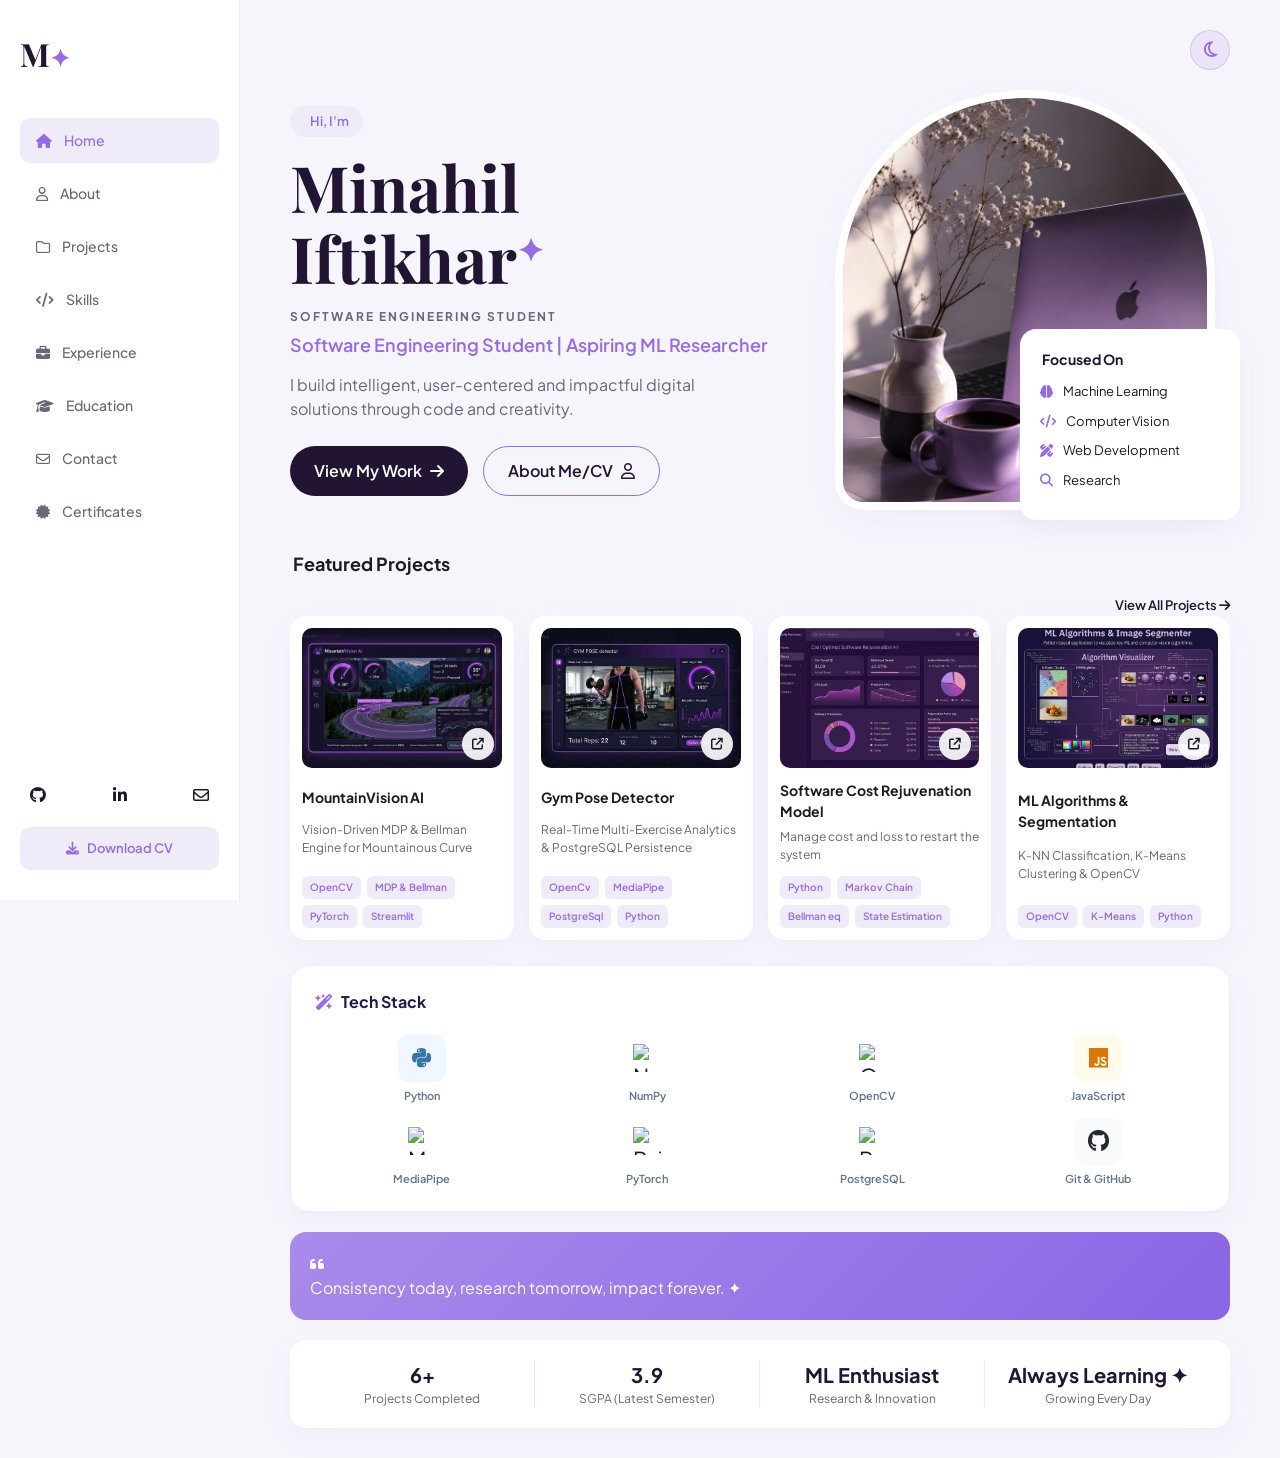
==== index.html @ 99309acf "Update index.html" ====
<!DOCTYPE html>
<html lang="en">
<head>
    <meta charset="UTF-8">
    <meta name="viewport" content="width=device-width, initial-scale=1.0">
    <title>Minahil Iftikhar - Portfolio</title>
  <link rel="icon" type="image/png" href="favicon1.png">
    <!-- Google Fonts & FontAwesome Icons -->
    <link href="https://fonts.googleapis.com/css2?family=Plus+Jakarta+Sans:wght@300;400;500;600;700&family=Playfair+Display:ital,wght@0,600;0,700;1,400&display=swap" rel="stylesheet">
    <link rel="stylesheet" href="https://cdnjs.cloudflare.com/ajax/libs/font-awesome/6.4.0/css/all.min.css">
    <link rel="stylesheet" href="style.css">
</head>
<body>

    <div class="app-container">
        <!-- Sidebar Navigation -->
        <aside class="sidebar">
            <div class="sidebar-top">
                <div class="logo">M<span>✦</span></div>
                <!-- Sidebar Navigation Links -->
<nav class="nav-links">
    <a href="#" class="nav-item active"><i class="fa-solid fa-house"></i> Home</a>
    <a href="#about-popup" class="nav-item"><i class="fa-regular fa-user"></i> About</a>
    <a href="#projects-popup" class="nav-item"><i class="fa-regular fa-folder"></i> Projects</a>
    <a href="#skills-popup" class="nav-item"><i class="fa-solid fa-code"></i> Skills</a>
    <a href="#experience-popup" class="nav-item"><i class="fa-solid fa-briefcase"></i> Experience</a>
    <a href="#education-popup" class="nav-item"><i class="fa-solid fa-graduation-cap"></i> Education</a>
    <a href="#contact-popup" class="nav-item"><i class="fa-regular fa-envelope"></i> Contact</a>
    <a href="#certificates-popup" class="nav-item"><i class="fa-solid fa-certificate"></i> Certificates</a>
</nav>
            </div>

            <div class="sidebar-bottom">
               <!-- Social Links Container -->
<div class="social-links">
    <!-- 1. GitHub Link -->
    <a href="https://github.com/minahiliftikhar14" target="_blank" aria-label="GitHub">
        <i class="fa-brands fa-github"></i>
    </a>

    <!-- 2. LinkedIn Link -->
    <a href="https://www.linkedin.com/in/minahil-iftikhar-857306404" target="_blank" aria-label="LinkedIn">
        <i class="fa-brands fa-linkedin-in"></i>
    </a>

    <!-- 4. Email Link (mailto: se direct email app khulegi) -->
    <a href="mailto:minahiliftikhar530@gmail.com" aria-label="Email">
        <i class="fa-regular fa-envelope"></i>
    </a>
</div>
                <a href="Minahil Iftikhar - Curriculum Vitae.pdf" class="btn-download"><i class="fa-solid fa-download"></i> Download CV</a>
            </div>
        </aside>

        <!-- Main Content Area -->
        <main class="main-content">
            
            <!-- Top Header Action Bar -->
            <header class="top-header">
                <div></div>
                <div class="header-actions">
                      <!-- Theme Toggle Button -->
                     <button id="theme-toggle" class="theme-btn" aria-label="Toggle Theme">
                     <i id="theme-icon" class="fa-regular fa-moon"></i></button>
                </div>
            </header>

            <!-- Hero Section -->
            <section class="hero-section" id="home">
                <div class="hero-text">
                    <div class="badge-greeting"><i class="fa-solid fa-sparkles"></i> Hi, I'm</div>
                    <h1 class="hero-title">Minahil<br>Iftikhar<span>✦</span></h1>
                    <p class="hero-subtitle">SOFTWARE ENGINEERING STUDENT</p>
                    <p class="hero-role">Software Engineering Student | Aspiring ML Researcher</p>
                    <p class="hero-description">
                        I build intelligent, user-centered and impactful digital solutions through code and creativity.
                    </p>
                    <div class="hero-cta">
                        <a href="#featured-projects" class="btn-primary">View My Work <i class="fa-solid fa-arrow-right"></i></a>
                        <a href="cv.html" class="btn-outline">About Me/CV <i class="fa-regular fa-user"></i></a>
                    </div>
                </div>

                <div class="hero-visual">
                    <div class="arched-image-wrapper">
                        <!-- Replace with your uploaded hero image -->
                        <img src="hero-image.jpg" alt="Minnahil Workspace" class="hero-img">
                    </div>
                    
                    <!-- Floating Focused On Card -->
                    <div class="focused-card">
                        <div class="card-title"><i class="fa-solid fa-sparkles"></i> Focused On</div>
                        <ul>
                            <li><i class="fa-solid fa-brain"></i> Machine Learning</li>
                            <li><i class="fa-solid fa-code"></i>Computer Vision</li>
                            <li><i class="fa-solid fa-pen-ruler"></i>Web Development</li>
                            <li><i class="fa-solid fa-magnifying-glass"></i>Research</li>
                        </ul>
                    </div>
                </div>
            </section>
<!-- Projects Section -->
<div class="projects-wrapper" id="featured-projects">
    <div class="section-header">
        <h2><i class="fa-solid fa-sparkles icon-purple"></i> Featured Projects</h2>
    </div>
     <!-- View All Projects at the End -->
    <div style="text-align: right; margin-top: 15px;">
        <a href="Projects.html" class="view-all">View All Projects <i class="fa-solid fa-arrow-right"></i></a>
    </div>


    <!-- 4 Cards in One Row -->
    <div class="projects-grid">
        
        <!-- Project 1 -->
        <div class="project-card">
            <div class="project-img-box">
                <img src="MoutainVision.jpeg" alt="MountainVision AI">
                <a href="https://github.com/minahiliftikhar14/MountainVision-AI" class="external-link" target="_blank">
                    <i class="fa-solid fa-arrow-up-right-from-square"></i>
                </a>
            </div>
            <h3>MountainVision AI</h3>
            <p>Vision-Driven MDP & Bellman Engine for Mountainous Curve Safety</p>
            <div class="tags">
                <span>OpenCV</span>
                <span>MDP & Bellman</span>
                <span>PyTorch</span>
                <span>Streamlit</span>
            </div>
        </div>          

        <!-- Project 2 -->
        <div class="project-card">
            <div class="project-img-box">
                <img src="Gym-Pose-Detector.jpeg" alt="Daily Fitness Log">
                <a href="https://github.com/minahiliftikhar14/Gym-Pose-Detector-AutoSwitch" class="external-link" target="_blank">
                    <i class="fa-solid fa-arrow-up-right-from-square"></i>
                </a>
            </div>
            <h3>Gym Pose Detector</h3>
            <p>Real-Time Multi-Exercise Analytics & PostgreSQL Persistence</p>
            <div class="tags">
                <span>OpenCv</span>
                <span>MediaPipe</span>
                <span>PostgreSql</span>
                <span>Python</span>
            </div>
        </div>

        <!-- Project 3 -->
        <div class="project-card">
            <div class="project-img-box">
                <img src="project1.jpg" alt="Software Cost Rejuvenation Model">
                <a href="https://github.com/minahiliftikhar14/cost-optimal-software-rejuvenation" class="external-link" target="_blank">
                    <i class="fa-solid fa-arrow-up-right-from-square"></i>
                </a>
            </div>
            <h3>Software Cost Rejuvenation Model</h3>
            <p>Manage cost and loss to restart the system</p>
            <div class="tags">
                <span>Python</span>
                <span>Markov Chain</span>
                <span>Bellman eq</span>
                <span>State Estimation</span>
            </div>
        </div>

        <!-- Project 4 -->
        <div class="project-card">
            <div class="project-img-box">
                <img src="ml-segmentation-preview.jpg" alt="ML Algorithms and Image Segmentation">
                <a href="https://github.com/minahiliftikhar14/ML-Algorithms-and-Image-Segmentation" class="external-link" target="_blank">
                    <i class="fa-solid fa-arrow-up-right-from-square"></i>
                </a>
            </div>
            <h3>ML Algorithms & Segmentation</h3>
            <p>K-NN Classification, K-Means Clustering & OpenCV Segmentation</p>
            <div class="tags">
                <span>OpenCV</span>
                <span>K-Means</span>
                <span>Python</span>
            </div>
        </div>

    </div> <!-- /projects-grid end -->
</div> <!-- /projects-wrapper end -->
            
            

           <!-- Right: Tech Stack, Quote & Stats -->
<div class="side-panel">
    <!-- Tech Stack Card -->
    <div class="tech-stack-card">
        <div class="tech-stack-header">
            <i class="fa-solid fa-wand-magic-sparkles icon-purple"></i>
            <h3>Tech Stack</h3>
        </div>
        
        <div class="tech-grid">
            <!-- Python -->
            <div class="tech-item python">
                <div class="icon-box">
                    <i class="fa-brands fa-python"></i>
                </div>
                <span>Python</span>
            </div>

            <!-- NumPy -->
            <div class="tech-item numpy">
                <div class="icon-box">
                    <img src="https://cdn.jsdelivr.net/gh/devicons/devicon/icons/numpy/numpy-original.svg" alt="NumPy" style="width: 28px; height: 28px;">
                </div>
                <span>NumPy</span>
            </div>

            <!-- OpenCV -->
            <div class="tech-item opencv">
                <div class="icon-box">
                    <img src="https://cdn.jsdelivr.net/gh/devicons/devicon/icons/opencv/opencv-original.svg" alt="OpenCV" style="width: 28px; height: 28px;">
                </div>
                <span>OpenCV</span>
            </div>

            <!-- JavaScript -->
            <div class="tech-item js">
                <div class="icon-box">
                    <i class="fa-brands fa-js"></i>
                </div>
                <span>JavaScript</span>
            </div>

            <!-- MediaPipe -->
            <div class="tech-item mediapipe">
                <div class="icon-box">
                    <img src="https://cdn.jsdelivr.net/gh/devicons/devicon@latest/icons/google/google-original.svg" alt="MediaPipe" style="width: 28px; height: 28px;">
                </div>
                <span>MediaPipe</span>
            </div>

            <!-- PyTorch -->
            <div class="tech-item pytorch">
                <div class="icon-box">
                    <img src="https://cdn.jsdelivr.net/gh/devicons/devicon/icons/pytorch/pytorch-original.svg" alt="PyTorch" style="width: 28px; height: 28px;">
                </div>
                <span>PyTorch</span>
            </div>

            <!-- PostgreSQL -->
            <div class="tech-item postgresql">
                <div class="icon-box">
                    <img src="https://cdn.jsdelivr.net/gh/devicons/devicon/icons/postgresql/postgresql-original.svg" alt="PostgreSQL" style="width: 28px; height: 28px;">
                </div>
                <span>PostgreSQL</span>
            </div>

            <!-- Git & GitHub -->
            <div class="tech-item github">
                <div class="icon-box">
                    <i class="fa-brands fa-github"></i>
                </div>
                <span>Git & GitHub</span>
            </div>
        </div>
    </div>

    <!-- Quote Banner -->
    <div class="quote-card">
        <i class="fa-solid fa-quote-left quote-icon"></i>
        <p>Consistency today, research tomorrow, impact forever. ✦</p>
    </div>

    <!-- Bottom Stats Bar (Abb Side-Panel Ke Andar Hai) -->
    <div class="stats-bar">
        <div class="stat-item">
            <h4>6+</h4>
            <p>Projects Completed</p>
        </div>
        <div class="stat-item">
            <h4>3.9</h4>
            <p>SGPA (Latest Semester)</p>
        </div>
        <div class="stat-item">
            <h4>ML Enthusiast</h4>
            <p>Research & Innovation</p>
        </div>
        <div class="stat-item">
            <h4>Always Learning ✦</h4>
            <p>Growing Every Day</p>
        </div>
    </div>
</div> <!-- /side-panel end -->
<!-- ================= POPUPS CONTAINER ================= -->

<!-- 1. ABOUT POPUP -->
<div id="about-popup" class="popup-overlay">
    <div class="popup-card">
        <a href="#" class="popup-close">&times;</a>
        <h2><i class="fa-regular fa-user"></i> About Me</h2>
        <div class="popup-body">
            <p class="lead-text">
                I am Minahil Iftikhar, a Software Engineering student at the University of Gujrat, specializing in Real-Time Computer Vision, Applied AI, and Systems Engineering.
            </p>
            <hr>
            <h3>Engineering Focus & Expertise</h3>
            <p>
                Having completed six semesters of my Software Engineering degree, my focus spans building intelligent real-time vision pipelines, mathematical modeling (Markov Decision Processes & Bellman Equations), Finite State Machines (FSM), and relational database architectures.
            </p>
            <p>
                My work bridges core software design principles with practical Computer Vision engineering—ranging from 3D joint landmark estimation and geometric vector analysis to building cost-optimal mathematical frameworks and full-stack interactive web dashboards.
            </p>
        </div>
    </div>
</div>

<!-- 2. PROJECTS POPUP -->
<div id="projects-popup" class="popup-overlay">
    <div class="popup-card">
        <a href="#" class="popup-close">&times;</a>
        <h2><i class="fa-regular fa-folder"></i> Featured Projects</h2>
        <div class="popup-body">
            <!-- Project 1 -->
<div class="project-mini-card" onclick="toggleProjectDetail(this)">
    <div class="project-header">
        <h4>MountainVision AI</h4>
        <span class="expand-icon">+</span>
    </div>
    <div class="project-details">
        <p>
            Engineered a vision-driven decision framework utilizing Markov Decision Processes (MDP) and Bellman optimality equations for real-time risk assessment on mountainous curves. Combines PyTorch deep learning models with OpenCV streams and an interactive Streamlit analytics dashboard.
        </p>
    </div>
</div>
            <!-- Project 2 -->
<div class="project-mini-card" onclick="toggleProjectDetail(this)">
    <div class="project-header">
        <h4>Gym Pose Detector & AutoSwitch</h4>
        <span class="expand-icon">+</span>
    </div>
    <div class="project-details">
        <p>
            Developed a real-time computer vision system using MediaPipe and OpenCV featuring multi-exercise auto-switching and Finite State Machine (FSM) rep counting. Computes 3D joint angles using 2D arctangent vector geometry and logs workout sessions to a PostgreSQL database.
        </p>
    </div>
</div>
            <!-- Project 3 -->
            <div class="project-mini-card" onclick="toggleProjectDetail(this)">
                <div class="project-header">
                    <h4>Software Rejuvenation & Cost Estimation Model</h4>
                    <span class="expand-icon">+</span>
                </div>
                <div class="project-details">
                    <p>
                        Formulated a Markov-chain based mathematical framework utilizing Bellman equations to schedule optimal software rejuvenation times. Designed to minimize operational costs while preventing catastrophic system failure during continuous machine learning pipeline executions.
                    </p>
                </div>
            </div>

            <!-- Project 2 -->
            <div class="project-mini-card" onclick="toggleProjectDetail(this)">
                <div class="project-header">
                    <h4>Daily Fitness Log Interface</h4>
                    <span class="expand-icon">+</span>
                </div>
                <div class="project-details">
                    <p>
                        A clean, modern web-based log interface designed to track activity metrics and user workouts. Features responsive layouts built with HTML5 and CSS3, laying the foundational UI/UX structure for upcoming mobile application integration.
                    </p>
                </div>
            </div>

            <!-- Project 3 -->
            <div class="project-mini-card" onclick="toggleProjectDetail(this)">
                <div class="project-header">
                    <h4>DSA Visualizer</h4>
                    <span class="expand-icon">+</span>
                </div>
                <div class="project-details">
                    <p>
                        An interactive desktop visualizer built with Java Swing and AWT to render core Data Structures and Algorithms in real time. Enables step-by-step graphical execution of searching, sorting, and tree traversals for quick algorithmic analysis.
                    </p>
                </div>
            </div>

            <!-- Project 4 -->
            <div class="project-mini-card" onclick="toggleProjectDetail(this)">
                <div class="project-header">
                    <h4>Java Glassmorphism Login System</h4>
                    <span class="expand-icon">+</span>
                </div>
                <div class="project-details">
                    <p>
                        A modern desktop user authentication interface incorporating Object-Oriented Programming (OOP) principles in Java. Features custom Swing graphics styling to achieve a sleek glassmorphism aesthetic with secure state management.
                    </p>
                </div>
            </div>

            <!-- Project 5 -->
            <div class="project-mini-card" onclick="toggleProjectDetail(this)">
                <div class="project-header">
                    <h4>Rock Paper Scissors Game</h4>
                    <span class="expand-icon">+</span>
                </div>
                <div class="project-details">
                    <p>
                        A foundational C++ console game developed to implement core procedural logic, random state selection, and conditional control structures. Focuses on efficient execution speed and minimal resource allocation.
                    </p>
                </div>
            </div>

            <!-- Project 6 -->
            <div class="project-mini-card" onclick="toggleProjectDetail(this)">
                <div class="project-header">
                    <h4>ML Algorithms & Image Segmentation</h4>
                    <span class="expand-icon">+</span>
                </div>
                <div class="project-details">
                    <p>
                        Hands-on implementation of core machine learning fundamentals and computer vision concepts in Python. Focuses on predictive model formulation, array processing, and basic image segmentation techniques.
                    </p>
                </div>
            </div>

            <!-- Project 7 -->
            <div class="project-mini-card" onclick="toggleProjectDetail(this)">
                <div class="project-header">
                    <h4>Departmental Timetable Web App</h4>
                    <span class="expand-icon">+</span>
                </div>
                <div class="project-details">
                    <p>
                        A structured web application designed for academic scheduling during the Spring 2026 term. Provides a clean grid layout for real-time schedule tracking and quick course location lookup for students and faculty.
                    </p>
                </div>
            </div>

        </div>
    </div>
</div>

<!-- 3. SKILLS POPUP -->
<div id="skills-popup" class="popup-overlay">
    <div class="popup-card">
        <a href="#" class="popup-close">&times;</a>
        <h2><i class="fa-solid fa-code"></i> Technical Skills</h2>
        <div class="popup-body">
            <h3>Languages & Frameworks</h3>
            <p>Python, C++, Java, JavaScript, HTML5/CSS3, PyTorch, Streamlit</p>
            
            <h3>Computer Vision & AI/ML</h3>
            <p>OpenCV, MediaPipe (Pose & Landmark Estimation), Image Segmentation (K-Means/K-NN), Vector Geometry & Trigonometry, Markov Decision Processes (MDP)</p>

            <h3>Core Domains & Databases</h3>
            <p>Data Structures & Algorithms, Object-Oriented Programming, Web Development,Finite State Machines (FSM), PostgreSQL / Database Architecture, Software Engineering Principles</p>
        </div>
    </div>
</div>

<!-- 4. EXPERIENCE POPUP -->
<div id="experience-popup" class="popup-overlay">
    <div class="popup-card">
        <a href="#" class="popup-close">&times;</a>
        <h2><i class="fa-solid fa-briefcase"></i> Experience & Academic Work</h2>
        <div class="popup-body">
            <h3>Academic Experience & Project Engineering</h3>
            <p><strong>Computer Vision & Applied AI Pipeline Engineering</strong></p>
            <p>Designed and deployed real-time human pose detection and automated state tracking systems using MediaPipe, OpenCV, and Finite State Machines (FSM), including persistent relational logging via PostgreSQL.</p>
            
            <p style="margin-top: 12px;"><strong>Research & Mathematical System Modeling</strong></p>
            <p>Formulated Markov Decision Process (MDP) models and Bellman optimality equations for cost-optimal software rejuvenation and vision-based autonomous decision frameworks in PyTorch and Streamlit.</p>
            
            <p style="margin-top: 12px;"><strong>Core Software Architecture & Full-Stack Systems</strong></p>
            <p>Built end-to-end desktop and web applications across six semesters, implementing Data Structures & Algorithms, Object-Oriented Design (Java/C++), and interactive GUI/UX layouts.</p>
        </div>
    </div>
</div>

<!-- 5. EDUCATION POPUP -->
<div id="education-popup" class="popup-overlay">
    <div class="popup-card">
        <a href="#" class="popup-close">&times;</a>
        <h2><i class="fa-solid fa-graduation-cap"></i> Academic Details</h2>
        <div class="popup-body">
            <div class="project-mini-card">
                <h4>BS Software Engineering</h4>
                <p><strong>University of Gujrat</strong> (Completed 6 Semesters)</p>
                <p>Current CGPA: <strong>3.25</strong> | 6th Semester SGPA: <strong>3.9</strong></p>
            </div>
            <div class="project-mini-card">
                <h4>ICS (Intermediate in Computer Science)</h4>
                <p><strong>Rangers Public School, Mandi Bahauddin</strong></p>
                <p>Marks: <strong>938 / 1100</strong></p>
            </div>
            <div class="project-mini-card">
                <h4>Matriculation</h4>
                <p><strong>Al-Noor Public Secondary School, Mandi Bahauddin</strong></p>
                <p>Marks: <strong>884 / 1100</strong></p>
            </div>
        </div>
    </div>
</div>

<!-- 6. CONTACT POPUP -->
<div id="contact-popup" class="popup-overlay">
    <div class="popup-card">
        <a href="#" class="popup-close">&times;</a>
        <h2><i class="fa-regular fa-envelope"></i> Get In Touch</h2>
        <div class="popup-body">
            <p class="lead-text">I am always open to discussing new research opportunities, software engineering projects, or academic collaborations!</p>
            
            <div class="contact-grid">
                <!-- Location -->
                <div class="contact-item">
                    <i class="fa-solid fa-location-dot contact-icon"></i>
                    <div>
                        <strong>Location</strong>
                        <p>Pakistan</p>
                    </div>
                </div>

                <!-- Email -->
                <div class="contact-item">
                    <i class="fa-regular fa-envelope contact-icon"></i>
                    <div>
                        <strong>Email</strong>
                        <p><a href="mailto:minahiliftikhar14@gmail.com">minahiliftikhar530@gmail.com</a></p>
                    </div>
                </div>

                <!-- LinkedIn -->
                <div class="contact-item">
                    <i class="fa-brands fa-linkedin-in contact-icon"></i>
                    <div>
                        <strong>LinkedIn</strong>
                        <p><a href="www.linkedin.com/in/minahil-iftikhar-857306404" target="_blank">Connect on LinkedIn <i class="fa-solid fa-arrow-up-right-from-square" style="font-size: 0.75rem;"></i></a></p>
                    </div>
                </div>

                <!-- GitHub -->
                <div class="contact-item">
                    <i class="fa-brands fa-github contact-icon"></i>
                    <div>
                        <strong>GitHub</strong>
                        <p><a href="https://github.com/minahiliftikhar14" target="_blank">View Repositories <i class="fa-solid fa-arrow-up-right-from-square" style="font-size: 0.75rem;"></i></a></p>
                    </div>
                </div>
            </div>
        </div>
    </div>
</div>
<!-- 7. CERTIFICATES POPUP -->
<div id="certificates-popup" class="popup-overlay">
    <div class="popup-card">
        <a href="#" class="popup-close">&times;</a>
        <h2><i class="fa-solid fa-certificate"></i> Certifications & Learning</h2>
        <div class="popup-body">
            <!-- Certificate Item: Google AI Essentials -->
<div class="project-mini-card">
    <h4>Google AI Essentials</h4>
    <p>Issued by: <strong>Google / Coursera</strong></p>
    <p>
        <a href="https://www.coursera.org/account/accomplishments/certificate/QHL263RPU5WZ" 
           target="_blank" 
           style="color: #956CE6; font-weight: bold; text-decoration: underline;">
            Verify Credential <i class="fa-solid fa-arrow-up-right-from-square"></i>
        </a>
    </p>
</div>
            <!-- Certificate Item 1 -->
            <div class="project-mini-card">
                <h4>Google Cyber Security / Coursera Specialization / </h4>
                <p>Issued by: <strong>Google / Coursera</strong></p>
                <p>
                    <a href="https://www.coursera.org/account/accomplishments/specialization/certificate/G35MRL6P6E2B" 
                       target="_blank" 
                       style="color: #956CE6; font-weight: bold; text-decoration: underline;">
                        Verify Credential <i class="fa-solid fa-arrow-up-right-from-square"></i>
                    </a>
                </p>
            </div>
     <div class="project-mini-card">
                <h4>Google / Job Search With AI </h4>
                <p>Issued by: <strong>Google / Coursera</strong></p>
                <p>
                    <a href="https://www.coursera.org/account/accomplishments/certificate/RXL51QX4BG8D" 
                       target="_blank" 
                       style="color: #956CE6; font-weight: bold; text-decoration: underline;">
                        Verify Credential <i class="fa-solid fa-arrow-up-right-from-square"></i>
                    </a>
                </p>
            </div>
              <div class="project-mini-card">
                <h4>Google / Build Dynamic UI for Websites</h4>
                <p>Issued by: <strong>Google / Coursera</strong></p>
                <p>
                    <a href="https://www.coursera.org/account/accomplishments/certificate/5TB5YM1CJBZL" 
                       target="_blank" 
                       style="color: #956CE6; font-weight: bold; text-decoration: underline;">
                        Verify Credential <i class="fa-solid fa-arrow-up-right-from-square"></i>
                    </a>
                </p>
            </div>
             <div class="project-mini-card">
                <h4>Google / Google UX Design </h4>
                <p>Issued by: <strong>Google / Coursera</strong></p>
                <p>
                    <a href="https://www.coursera.org/account/accomplishments/specialization/certificate/XSZ6174ZWD91" 
                       target="_blank" 
                       style="color: #956CE6; font-weight: bold; text-decoration: underline;">
                        Verify Credential <i class="fa-solid fa-arrow-up-right-from-square"></i>
                    </a>
                </p>
            </div>
            </div>
        </div>
    </div>
</div>

<!-- SCRIPT TAG CONTAINER (FAIL-SAFE & ROBUST) -->
<script>
    document.addEventListener('DOMContentLoaded', () => {
        const themeToggleBtn = document.getElementById('theme-toggle');
        const themeIcon = document.getElementById('theme-icon');

        if (!themeToggleBtn || !themeIcon) return;

        // 1. Initial State Check from LocalStorage
        const savedTheme = localStorage.getItem('theme');
        if (savedTheme === 'dark') {
            document.body.classList.add('dark-theme');
            themeIcon.className = 'fa-solid fa-sun'; // Full class replacement to avoid invisible icon bugs
        } else {
            document.body.classList.remove('dark-theme');
            themeIcon.className = 'fa-regular fa-moon';
        }

        // 2. Click Event Listener
        themeToggleBtn.addEventListener('click', (e) => {
            e.preventDefault();
            document.body.classList.toggle('dark-theme');
            
            const isDark = document.body.classList.contains('dark-theme');

            if (isDark) {
                themeIcon.className = 'fa-solid fa-sun';
                localStorage.setItem('theme', 'dark');
            } else {
                themeIcon.className = 'fa-regular fa-moon';
                localStorage.setItem('theme', 'light');
            }
        });
    });

    // Toggle function for expandable projects
    function toggleProjectDetail(card) {
        card.classList.toggle('active');
    }
</script>
</body>
</html>
</script>
</body>
</html>
---- style.css ----
:root {
    --bg-main: #F7F5FC;
    --bg-card: #FFFFFF;
    --sidebar-bg: #FFFFFF;
    --primary: #221533;
    --accent-purple: #956CE6;
    --accent-light: #F0EBF9;
    --text-dark: #1E1A24;
    --text-muted: #6B6575;
    --border-color: #EAE5F3;
    --card-shadow: 0 10px 30px rgba(100, 70, 150, 0.05);
    --radius-lg: 24px;
    --radius-md: 16px;
    --radius-sm: 10px;
}

* {
    margin: 0;
    padding: 0;
    box-sizing: border-box;
    font-family: 'Plus Jakarta Sans', sans-serif;
}

body {
    background-color: var(--bg-main);
    color: var(--text-dark);
    line-height: 1.5;
    transition: background-color 0.3s ease, color 0.3s ease;
}

.app-container {
    display: flex;
    min-height: 100vh;
}

/* Sidebar Styles */
.sidebar {
    width: 240px;
    background-color: var(--sidebar-bg);
    border-right: 1px solid var(--border-color);
    padding: 30px 20px;
    display: flex;
    flex-direction: column;
    justify-content: space-between;
    position: fixed;
    height: 100vh;
    z-index: 10;
}

.logo {
    font-family: 'Playfair Display', serif;
    font-size: 32px;
    font-weight: 700;
    color: var(--primary);
    margin-bottom: 40px;
}

.logo span {
    color: var(--accent-purple);
    font-size: 24px;
}

.nav-links {
    display: flex;
    flex-direction: column;
    gap: 8px;
}

.nav-item {
    display: flex;
    align-items: center;
    gap: 12px;
    padding: 12px 16px;
    color: var(--text-muted);
    text-decoration: none;
    font-weight: 500;
    font-size: 14px;
    border-radius: var(--radius-sm);
    transition: all 0.2s ease;
}

.nav-item:hover, .nav-item.active {
    background-color: var(--accent-light);
    color: var(--accent-purple);
}

.sidebar-bottom {
    display: flex;
    flex-direction: column;
    gap: 20px;
}

.social-links {
    display: flex;
    justify-content: space-between;
    padding: 0 10px;
}

.social-links a {
    color: var(--text-dark);
    font-size: 16px;
    transition: color 0.2s;
}

.social-links a:hover {
    color: var(--accent-purple);
}

.btn-download {
    display: flex;
    align-items: center;
    justify-content: center;
    gap: 8px;
    background-color: var(--accent-light);
    color: var(--accent-purple);
    text-decoration: none;
    padding: 12px;
    border-radius: var(--radius-sm);
    font-size: 13px;
    font-weight: 600;
}

/* Main Area */
.main-content {
    margin-left: 240px;
    flex: 1;
    padding: 30px 50px;
}

/* Top Header */
.top-header {
    display: flex;
    justify-content: space-between;
    align-items: center;
    margin-bottom: 20px;
}

.header-actions {
    display: flex;
    align-items: center;
    gap: 12px;
}

.btn-connect {
    background-color: var(--accent-light);
    color: var(--accent-purple);
    border: none;
    padding: 10px 20px;
    border-radius: 30px;
    font-weight: 600;
    font-size: 14px;
    cursor: pointer;
}

.theme-toggle {
    background-color: #FFF;
    border: 1px solid var(--border-color);
    width: 40px;
    height: 40px;
    border-radius: 50%;
    display: flex;
    align-items: center;
    justify-content: center;
    cursor: pointer;
}

/* Hero Section */
.hero-section {
    display: grid;
    grid-template-columns: 1.2fr 1fr;
    gap: 40px;
    align-items: center;
    margin-bottom: 40px;
}

.badge-greeting {
    display: inline-flex;
    align-items: center;
    gap: 6px;
    background-color: var(--accent-light);
    color: var(--accent-purple);
    padding: 6px 14px;
    border-radius: 20px;
    font-size: 13px;
    font-weight: 600;
    margin-bottom: 15px;
}

.hero-title {
    font-family: 'Playfair Display', serif;
    font-size: 64px;
    line-height: 1.1;
    color: var(--primary);
    margin-bottom: 15px;
}

.hero-title span {
    color: var(--accent-purple);
    font-size: 32px;
    vertical-align: super;
}

.hero-subtitle {
    font-size: 12px;
    letter-spacing: 2px;
    color: var(--text-muted);
    font-weight: 700;
    margin-bottom: 5px;
}

.hero-role {
    font-size: 18px;
    color: var(--accent-purple);
    font-weight: 600;
    margin-bottom: 15px;
}

.hero-description {
    color: var(--text-muted);
    max-width: 450px;
    margin-bottom: 25px;
}

.hero-cta {
    display: flex;
    gap: 15px;
}

.btn-primary {
    background-color: var(--primary);
    color: #FFF;
    text-decoration: none;
    padding: 12px 24px;
    border-radius: 30px;
    font-weight: 600;
    display: flex;
    align-items: center;
    gap: 8px;
}

.btn-outline {
    border: 1px solid var(--accent-purple);
    color: var(--primary);
    text-decoration: none;
    padding: 12px 24px;
    border-radius: 30px;
    font-weight: 600;
    display: flex;
    align-items: center;
    gap: 8px;
}

/* Hero Visual & Arched Image */
.hero-visual {
    position: relative;
    display: flex;
    justify-content: center;
}

.arched-image-wrapper {
    width: 380px;
    height: 420px;
    border-radius: 200px 200px 30px 30px;
    overflow: hidden;
    background-color: #D3C3EE;
    border: 8px solid #FFF;
    box-shadow: var(--card-shadow);
}

.hero-img {
    width: 100%;
    height: 100%;
    object-fit: cover;
}

.focused-card {
    position: absolute;
    bottom: -10px;
    right: -10px;
    background: #FFF;
    padding: 20px;
    border-radius: var(--radius-md);
    box-shadow: var(--card-shadow);
    width: 220px;
}

.focused-card .card-title {
    font-weight: 700;
    font-size: 14px;
    margin-bottom: 12px;
    color: var(--primary);
}

.focused-card ul {
    list-style: none;
}

.focused-card li {
    font-size: 13px;
    margin-bottom: 10px;
    color: var(--text-dark);
    display: flex;
    align-items: center;
    gap: 10px;
}

.focused-card li i {
    color: var(--accent-purple);
}

/* Dashboard Grid */
.dashboard-grid {
    display: grid;
    grid-template-columns: 2.2fr 1fr;
    gap: 25px;
    margin-bottom: 30px;
}

.section-header {
    display: flex;
    justify-content: space-between;
    align-items: center;
    margin-bottom: 15px;
}

.section-header h2 {
    font-size: 18px;
    font-weight: 700;
}

.icon-purple {
    color: var(--accent-purple);
}

.view-all {
    color: var(--text-dark);
    text-decoration: none;
    font-size: 13px;
    font-weight: 600;
}

/* ===================================================
   PROJECTS GRID (4 CARDS HORIZONTAL FIX)
   =================================================== */
.projects-grid {
    display: grid !important;
    grid-template-columns: repeat(4, 1fr) !important;
    gap: 15px;
    width: 100%;
}

.project-card {
    background: var(--bg-card);
    border-radius: var(--radius-md);
    padding: 12px;
    box-shadow: var(--card-shadow);
    display: flex;
    flex-direction: column;
    justify-content: space-between;
}

.project-img-box {
    position: relative;
    height: 140px;
    border-radius: var(--radius-sm);
    overflow: hidden;
    margin-bottom: 12px;
}

.project-img-box img {
    width: 100%;
    height: 100%;
    object-fit: cover;
}

.external-link {
    position: absolute;
    bottom: 8px;
    right: 8px;
    background: rgba(255, 255, 255, 0.9);
    width: 32px;
    height: 32px;
    border-radius: 50%;
    display: flex;
    align-items: center;
    justify-content: center;
    color: var(--text-dark);
    text-decoration: none;
    font-size: 12px;
}

.project-card h3 {
    font-size: 14px;
    font-weight: 700;
    margin-bottom: 6px;
}

.project-card p {
    font-size: 12px;
    color: var(--text-muted);
    margin-bottom: 12px;
    height: 36px;
    overflow: hidden;
}

.tags {
    display: flex;
    flex-wrap: wrap;
    gap: 6px;
}

.tags span {
    background-color: var(--accent-light);
    color: var(--accent-purple);
    font-size: 10px;
    font-weight: 600;
    padding: 4px 8px;
    border-radius: 6px;
}
/* Side Panel / Bottom Layout Fix */
.side-panel,
.bottom-section {
    display: flex;
    flex-direction: column;
    gap: 20px !important; /* Isse har card ke beech automatic 20px ka perfect gap rahega */
    margin-top: 25px;
}

/* Tech Stack Card */
.tech-stack-card {
    background: var(--bg-card);
    border-radius: var(--radius-md);
    padding: 24px;
    box-shadow: var(--card-shadow);
    margin-bottom: 0 !important;
}

/* Quote Card */
.quote-card {
    background: linear-gradient(135deg, #A88BEB, #8A65E5);
    color: #FFF;
    padding: 20px;
    border-radius: var(--radius-md);
    position: relative;
    margin-top: 0 !important; /* Gap ab flex container handle karega */
}

/* Stats Bar */
.stats-bar {
    background: var(--bg-card);
    border-radius: var(--radius-md);
    padding: 20px;
    display: grid;
    grid-template-columns: repeat(4, 1fr);
    text-align: center;
    box-shadow: var(--card-shadow);
    margin-top: 0 !important; /* Gap ab flex container handle karega */
}

.stat-item {
    border-right: 1px solid var(--border-color);
}

.stat-item:last-child {
    border-right: none;
}

.stat-item h4 {
    font-size: 20px;
    font-weight: 700;
    color: var(--primary);
}

.stat-item p {
    font-size: 12px;
    color: var(--text-muted);
}

/* Pure CSS Popup Modals */
.popup-overlay {
    position: fixed;
    top: 0;
    left: 0;
    width: 100vw;
    height: 100vh;
    background: rgba(15, 12, 25, 0.65);
    backdrop-filter: blur(8px);
    -webkit-backdrop-filter: blur(8px);
    display: none;
    justify-content: center;
    align-items: center;
    z-index: 9999;
    opacity: 0;
    transition: opacity 0.3s ease;
}

.popup-overlay:target {
    display: flex;
    opacity: 1;
}

.popup-card {
    background: #ffffff;
    border: 1px solid rgba(149, 108, 230, 0.25);
    border-radius: 16px;
    width: 90%;
    max-width: 650px;
    max-height: 80vh;
    padding: 30px;
    position: relative;
    box-shadow: 0 20px 40px rgba(149, 108, 230, 0.2);
    display: flex;
    flex-direction: column;
    animation: popupFadeIn 0.3s ease-out forwards;
}

@keyframes popupFadeIn {
    from {
        transform: translateY(20px) scale(0.95);
        opacity: 0;
    }
    to {
        transform: translateY(0) scale(1);
        opacity: 1;
    }
}

.popup-card h2 {
    color: #956CE6;
    margin-top: 0;
    margin-bottom: 15px;
    font-size: 1.6rem;
    display: flex;
    align-items: center;
    gap: 12px;
}

.popup-body {
    overflow-y: auto;
    padding-right: 12px;
    color: #4a4a4a;
    line-height: 1.6;
}

.popup-body h3 {
    color: #2c2c2c;
    margin-top: 15px;
    margin-bottom: 8px;
    font-size: 1.1rem;
}

.popup-body .lead-text {
    font-size: 1.05rem;
    font-weight: 500;
    color: #333;
    margin-bottom: 15px;
}

.popup-body hr {
    border: none;
    border-top: 1px solid #eee;
    margin: 15px 0;
}

.popup-body::-webkit-scrollbar {
    width: 6px;
}
.popup-body::-webkit-scrollbar-thumb {
    background: #956CE6;
    border-radius: 10px;
}
.popup-body::-webkit-scrollbar-track {
    background: #f1f1f1;
    border-radius: 10px;
}

.popup-close {
    position: absolute;
    top: 18px;
    right: 22px;
    font-size: 28px;
    text-decoration: none;
    color: #888;
    line-height: 1;
    transition: color 0.2s ease, transform 0.2s ease;
}

.popup-close:hover {
    color: #956CE6;
    transform: scale(1.15);
}

.contact-links p {
    margin: 8px 0;
    font-size: 0.95rem;
}

#certificates-popup {
    position: fixed;
    top: 0;
    left: 0;
    width: 100vw;
    height: 100vh;
    background: rgba(15, 12, 29, 0.85);
    backdrop-filter: blur(8px);
    display: flex;
    justify-content: center;
    align-items: center;
    opacity: 0;
    visibility: hidden;
    transition: opacity 0.3s ease, visibility 0.3s ease;
    z-index: 9999;
}

#certificates-popup:target {
    opacity: 1;
    visibility: visible;
}

/* Dark/Light Theme Styling */
.theme-btn {
    background: rgba(149, 108, 230, 0.12);
    border: 1px solid rgba(149, 108, 230, 0.25);
    color: #956CE6;
    width: 40px;
    height: 40px;
    border-radius: 50%;
    display: inline-flex;
    justify-content: center;
    align-items: center;
    cursor: pointer;
    font-size: 1.1rem;
    transition: all 0.3s ease;
}

.theme-btn:hover {
    background: #956CE6;
    color: #ffffff;
    transform: scale(1.05);
}

body.dark-theme {
    background-color: #0d0a1a !important;
    color: #e6e4f0 !important;
}

body.dark-theme .sidebar,
body.dark-theme .hero-card,
body.dark-theme .tech-card,
body.dark-theme .project-card,
body.dark-theme .project-mini-card,
body.dark-theme .popup-card,
body.dark-theme .tech-stack-card,
body.dark-theme .stats-bar {
    background-color: #171329 !important;
    border-color: rgba(255, 255, 255, 0.08) !important;
    box-shadow: 0 10px 30px rgba(0, 0, 0, 0.3) !important;
}

body.dark-theme h1, 
body.dark-theme h2, 
body.dark-theme h3, 
body.dark-theme h4,
body.dark-theme strong,
body.dark-theme .stat-item h4 {
    color: #ffffff !important;
}

body.dark-theme p,
body.dark-theme .lead-text,
body.dark-theme .nav-item {
    color: #b8b3d1 !important;
}

body.dark-theme .nav-item.active,
body.dark-theme .nav-item:hover {
    background: rgba(149, 108, 230, 0.2) !important;
    color: #956CE6 !important;
}

/* Tech Stack Card Styling */
.tech-stack-card {
    background: #ffffff;
    border-radius: 20px;
    padding: 24px;
    border: 1px solid #eef0f6;
}

.tech-stack-header {
    display: flex;
    align-items: center;
    gap: 8px;
    margin-bottom: 20px;
}

.tech-stack-header h3 {
    font-size: 16px;
    font-weight: 700;
    color: #1e1b4b;
}

.tech-grid {
    display: grid;
    grid-template-columns: repeat(4, 1fr);
    gap: 12px;
}

.tech-item {
    display: flex;
    flex-direction: column;
    align-items: center;
    justify-content: center;
    text-align: center;
    cursor: pointer;
    transition: transform 0.25s cubic-bezier(0.34, 1.56, 0.64, 1);
}

.tech-item:hover {
    transform: translateY(-5px);
}

.tech-item .icon-box {
    width: 48px;
    height: 48px;
    border-radius: 12px;
    display: flex;
    align-items: center;
    justify-content: center;
    font-size: 22px;
    margin-bottom: 6px;
    transition: box-shadow 0.2s ease;
}

.tech-item span {
    font-size: 11px;
    font-weight: 600;
    color: #64748b;
}

/* Brand Colors */
.tech-item.python .icon-box { background-color: #f0f7ff; color: #3776ab; }
.tech-item.java .icon-box   { background-color: #fff5f2; color: #e76f51; }
.tech-item.cpp .icon-box    { background-color: #f0f4f9; color: #00599c; }
.tech-item.js .icon-box     { background-color: #fffbeb; color: #d97706; }
.tech-item.html .icon-box   { background-color: #fff4ed; color: #e44d26; }
.tech-item.css .icon-box    { background-color: #f0f9ff; color: #1572b6; }
.tech-item.mysql .icon-box  { background-color: #f0fdfa; color: #00758f; }
.tech-item.github .icon-box { background-color: #f8fafc; color: #24292e; }

body.dark-theme .tech-stack-card {
    background: #171329 !important;
    border-color: rgba(255, 255, 255, 0.08) !important;
}

body.dark-theme .tech-item span {
    color: #b8b3d1 !important;
}

body.dark-theme .tech-item.python .icon-box { background: rgba(55, 118, 171, 0.2); color: #60a5fa; }
body.dark-theme .tech-item.java .icon-box   { background: rgba(231, 111, 81, 0.2); color: #f87171; }
body.dark-theme .tech-item.cpp .icon-box    { background: rgba(0, 89, 156, 0.25); color: #38bdf8; }
body.dark-theme .tech-item.js .icon-box     { background: rgba(217, 119, 6, 0.2); color: #fbbf24; }
body.dark-theme .tech-item.html .icon-box   { background: rgba(228, 77, 38, 0.2); color: #fb923c; }
body.dark-theme .tech-item.css .icon-box    { background: rgba(21, 114, 182, 0.2); color: #38bdf8; }
body.dark-theme .tech-item.mysql .icon-box  { background: rgba(0, 117, 143, 0.2); color: #2dd4bf; }
body.dark-theme .tech-item.github .icon-box { background: rgba(255, 255, 255, 0.1); color: #ffffff; }

/* Mini Cards & Accordions */
.project-mini-card {
    cursor: pointer;
    border: 1px solid rgba(255, 255, 255, 0.1);
    border-radius: 8px;
    padding: 12px 16px;
    margin-bottom: 10px;
    transition: all 0.3s ease;
    background: #fdfbff;
    border-left: 4px solid #956CE6;
}

.project-mini-card:hover {
    border-color: #956CE6;
    background-color: rgba(255, 255, 255, 0.03);
}

.project-header {
    display: flex;
    justify-content: space-between;
    align-items: center;
}

.project-header h4 {
    margin: 0;
    font-size: 1rem;
    color: #2c2c2c;
}

.expand-icon {
    font-size: 1.2rem;
    font-weight: bold;
    transition: transform 0.3s ease;
}

.project-details {
    max-height: 0;
    overflow: hidden;
    opacity: 0;
    transition: max-height 0.4s ease, opacity 0.3s ease;
}

.project-details p {
    margin-top: 10px;
    margin-bottom: 0;
    font-size: 0.88rem;
    line-height: 1.5;
    color: #555;
}

.project-mini-card.active .project-details {
    max-height: 200px;
    opacity: 1;
}

.project-mini-card.active .expand-icon {
    transform: rotate(45deg);
}

/* ==========================================
   MOBILE RESPONSIVE STYLES (Max Width 768px)
   ========================================== */
@media screen and (max-width: 768px) {
    .app-container {
        flex-direction: column !important;
    }

    .sidebar {
        width: 100% !important;
        height: auto !important;
        position: relative !important;
        padding: 20px !important;
        border-right: none !important;
        border-bottom: 1px solid var(--border-color);
    }

    .logo {
        margin-bottom: 20px;
    }

    .main-content {
        margin-left: 0 !important;
        width: 100% !important;
        padding: 20px 15px !important;
    }

    .hero-section {
        grid-template-columns: 1fr !important;
        gap: 30px !important;
    }

    .hero-title {
        font-size: 38px !important;
    }

    .arched-image-wrapper {
        width: 100% !important;
        max-width: 280px !important;
        height: 320px !important;
    }

    .focused-card {
        position: relative !important;
        bottom: 0 !important;
        right: 0 !important;
        width: 100% !important;
        margin-top: 15px;
    }

    .dashboard-grid {
        grid-template-columns: 1fr !important;
        gap: 20px !important;
    }

    .projects-grid {
        grid-template-columns: 1fr !important;
    }

    .tech-grid {
        grid-template-columns: repeat(2, 1fr) !important;
    }

    .stats-bar {
        grid-template-columns: repeat(2, 1fr) !important;
        gap: 15px;
    }

    .stat-item {
        border-right: none !important;
        border-bottom: 1px solid var(--border-color);
        padding-bottom: 10px;
    }

    .stat-item:nth-child(3),
    .stat-item:nth-child(4) {
        border-bottom: none;
    }

    .popup-card {
        width: 92% !important;
        max-height: 85vh !important;
        padding: 20px !important;
    }

    .popup-close {
        top: 12px;
        right: 16px;
        font-size: 24px;
    }
}
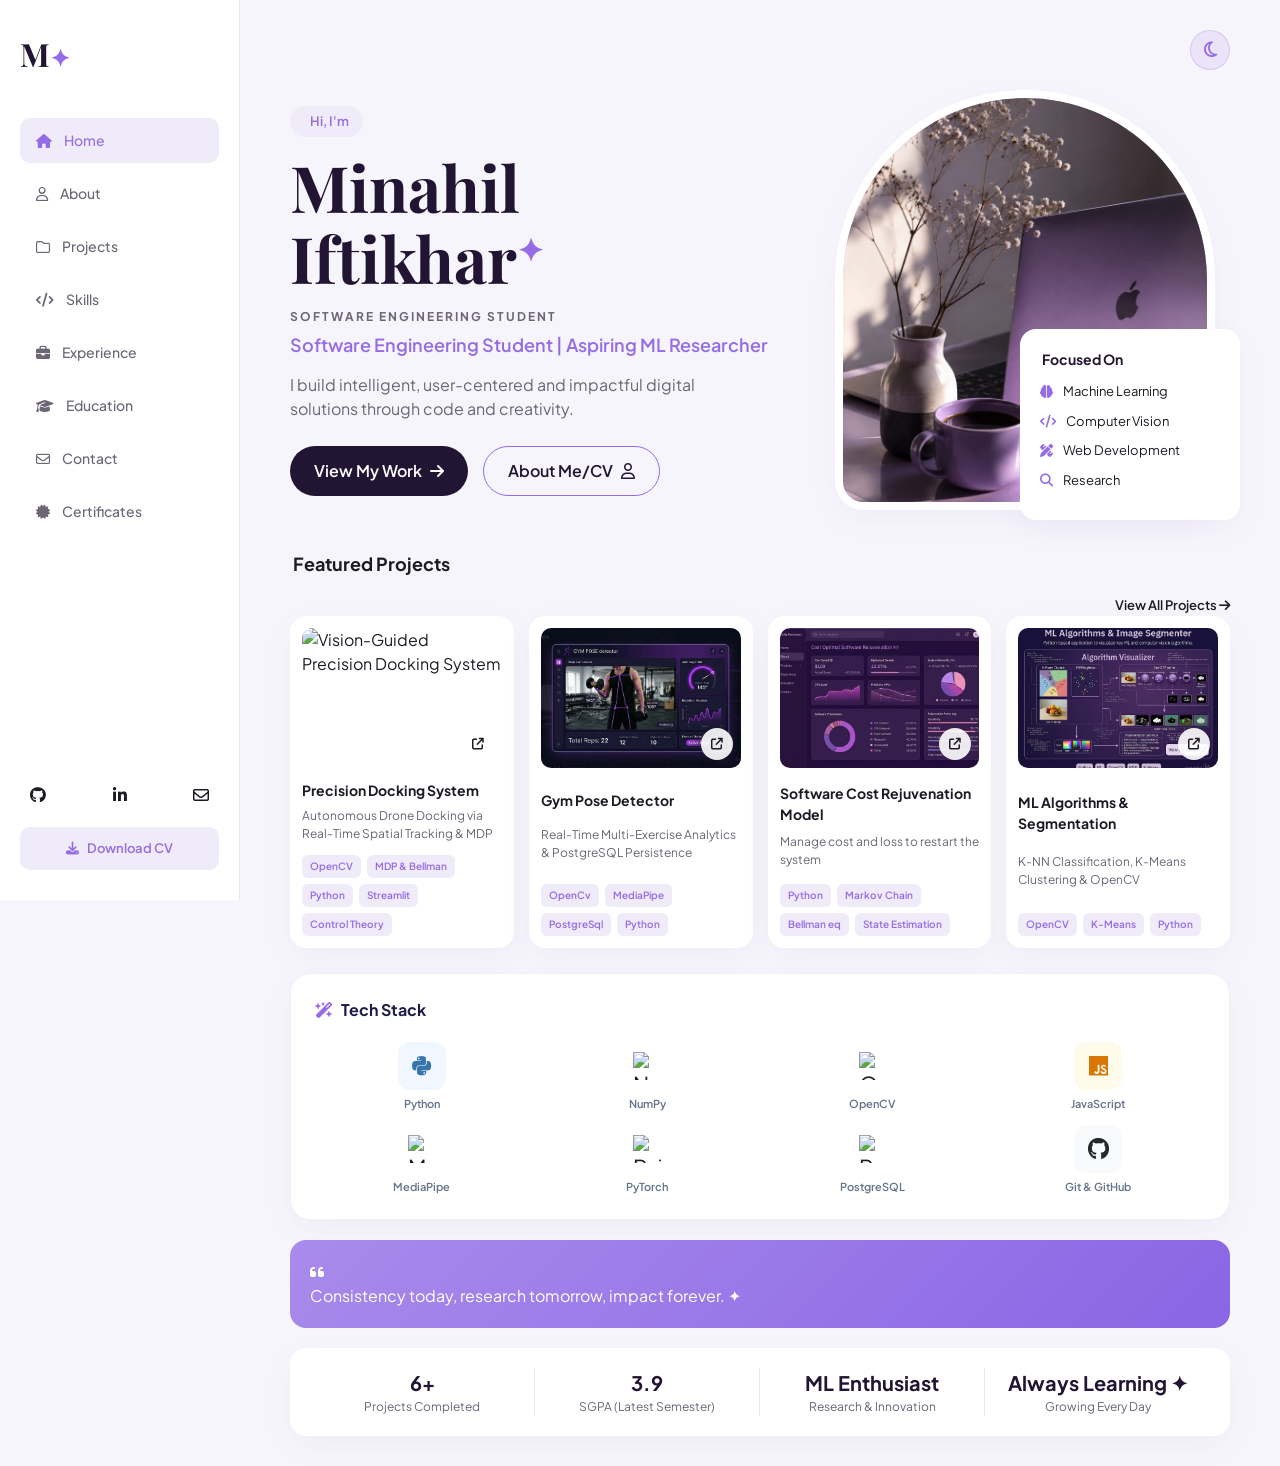
==== commit a5e5aee6: "Update index.html" ====
--- a/index.html
+++ b/index.html
@@ -113,23 +113,24 @@
     <!-- 4 Cards in One Row -->
     <div class="projects-grid">
         
-        <!-- Project 1 -->
-        <div class="project-card">
-            <div class="project-img-box">
-                <img src="MoutainVision.jpeg" alt="MountainVision AI">
-                <a href="https://github.com/minahiliftikhar14/MountainVision-AI" class="external-link" target="_blank">
-                    <i class="fa-solid fa-arrow-up-right-from-square"></i>
-                </a>
-            </div>
-            <h3>MountainVision AI</h3>
-            <p>Vision-Driven MDP & Bellman Engine for Mountainous Curve Safety</p>
-            <div class="tags">
-                <span>OpenCV</span>
-                <span>MDP & Bellman</span>
-                <span>PyTorch</span>
-                <span>Streamlit</span>
-            </div>
-        </div>          
+       <!-- Project 1: Vision-Guided Precision Docking System -->
+<div class="project-card">
+    <div class="project-img-box">
+        <img src="DroneDocking.jpeg" alt="Vision-Guided Precision Docking System">
+        <a href="https://github.com/minahiliftikhar14/vision-guided-precision-docking.git" class="external-link" target="_blank">
+            <i class="fa-solid fa-arrow-up-right-from-square"></i>
+        </a>
+    </div>
+    <h3>Precision Docking System</h3>
+    <p>Autonomous Drone Docking via Real-Time Spatial Tracking & MDP Bellman Optimization Engine</p>
+    <div class="tags">
+        <span>OpenCV</span>
+        <span>MDP & Bellman</span>
+        <span>Python</span>
+        <span>Streamlit</span>
+        <span>Control Theory</span>
+    </div>
+</div>      
 
         <!-- Project 2 -->
         <div class="project-card">
@@ -300,12 +301,12 @@
         <h2><i class="fa-regular fa-user"></i> About Me</h2>
         <div class="popup-body">
             <p class="lead-text">
-                I am Minahil Iftikhar, a Software Engineering student at the University of Gujrat, specializing in Real-Time Computer Vision, Applied AI, and Systems Engineering.
+                I am Minahil Iftikhar, a Software Engineering student at the University of Gujrat with a strong background in software design, algorithmic problem-solving, and applied AI.
             </p>
             <hr>
-            <h3>Engineering Focus & Expertise</h3>
+            <h3>Academic Journey & Project Portfolio</h3>
             <p>
-                Having completed six semesters of my Software Engineering degree, my focus spans building intelligent real-time vision pipelines, mathematical modeling (Markov Decision Processes & Bellman Equations), Finite State Machines (FSM), and relational database architectures.
+                Having completed six semesters of my Software Engineering degree, my focus spans building intelligent real-time vision pipelines, mathematical modeling (Markov Decision Processes & Bellman Equations), Finite State Machines (FSM), and relational database architectures. My hands-on experience includes C++ logic, Java Swing GUI/DSA visualizers, responsive HTML/CSS web tools, Machine Learning image segmentation, and PostgreSQL database integration.
             </p>
             <p>
                 My work bridges core software design principles with practical Computer Vision engineering—ranging from 3D joint landmark estimation and geometric vector analysis to building cost-optimal mathematical frameworks and full-stack interactive web dashboards.
@@ -313,7 +314,7 @@
         </div>
     </div>
 </div>
-
+            
 <!-- 2. PROJECTS POPUP -->
 <div id="projects-popup" class="popup-overlay">
     <div class="popup-card">
@@ -356,8 +357,19 @@
                     </p>
                 </div>
             </div>
-
-            <!-- Project 2 -->
+  <!-- Project 4 -->
+            <div class="project-mini-card" onclick="toggleProjectDetail(this)">
+                <div class="project-header">
+                    <h4>ML Algorithms & Image Segmentation</h4>
+                    <span class="expand-icon">+</span>
+                </div>
+                <div class="project-details">
+                    <p>
+                        Hands-on implementation of core machine learning fundamentals and computer vision concepts in Python. Focuses on predictive model formulation, array processing, and basic image segmentation techniques.
+                    </p>
+                </div>
+            </div>
+            <!-- Project 5 -->
             <div class="project-mini-card" onclick="toggleProjectDetail(this)">
                 <div class="project-header">
                     <h4>Daily Fitness Log Interface</h4>
@@ -370,7 +382,7 @@
                 </div>
             </div>
 
-            <!-- Project 3 -->
+            <!-- Project 6 -->
             <div class="project-mini-card" onclick="toggleProjectDetail(this)">
                 <div class="project-header">
                     <h4>DSA Visualizer</h4>
@@ -383,7 +395,7 @@
                 </div>
             </div>
 
-            <!-- Project 4 -->
+            <!-- Project 7 -->
             <div class="project-mini-card" onclick="toggleProjectDetail(this)">
                 <div class="project-header">
                     <h4>Java Glassmorphism Login System</h4>
@@ -396,7 +408,7 @@
                 </div>
             </div>
 
-            <!-- Project 5 -->
+            <!-- Project 8 -->
             <div class="project-mini-card" onclick="toggleProjectDetail(this)">
                 <div class="project-header">
                     <h4>Rock Paper Scissors Game</h4>
@@ -409,20 +421,8 @@
                 </div>
             </div>
 
-            <!-- Project 6 -->
-            <div class="project-mini-card" onclick="toggleProjectDetail(this)">
-                <div class="project-header">
-                    <h4>ML Algorithms & Image Segmentation</h4>
-                    <span class="expand-icon">+</span>
-                </div>
-                <div class="project-details">
-                    <p>
-                        Hands-on implementation of core machine learning fundamentals and computer vision concepts in Python. Focuses on predictive model formulation, array processing, and basic image segmentation techniques.
-                    </p>
-                </div>
-            </div>
-
-            <!-- Project 7 -->
+
+            <!-- Project 9 -->
             <div class="project-mini-card" onclick="toggleProjectDetail(this)">
                 <div class="project-header">
                     <h4>Departmental Timetable Web App</h4>
@@ -557,7 +557,7 @@
         <div class="popup-body">
             <!-- Certificate Item: Google AI Essentials -->
 <div class="project-mini-card">
-    <h4>Google AI Essentials</h4>
+    <h4>Google AI Fundamentals</h4>
     <p>Issued by: <strong>Google / Coursera</strong></p>
     <p>
         <a href="https://www.coursera.org/account/accomplishments/certificate/QHL263RPU5WZ" 
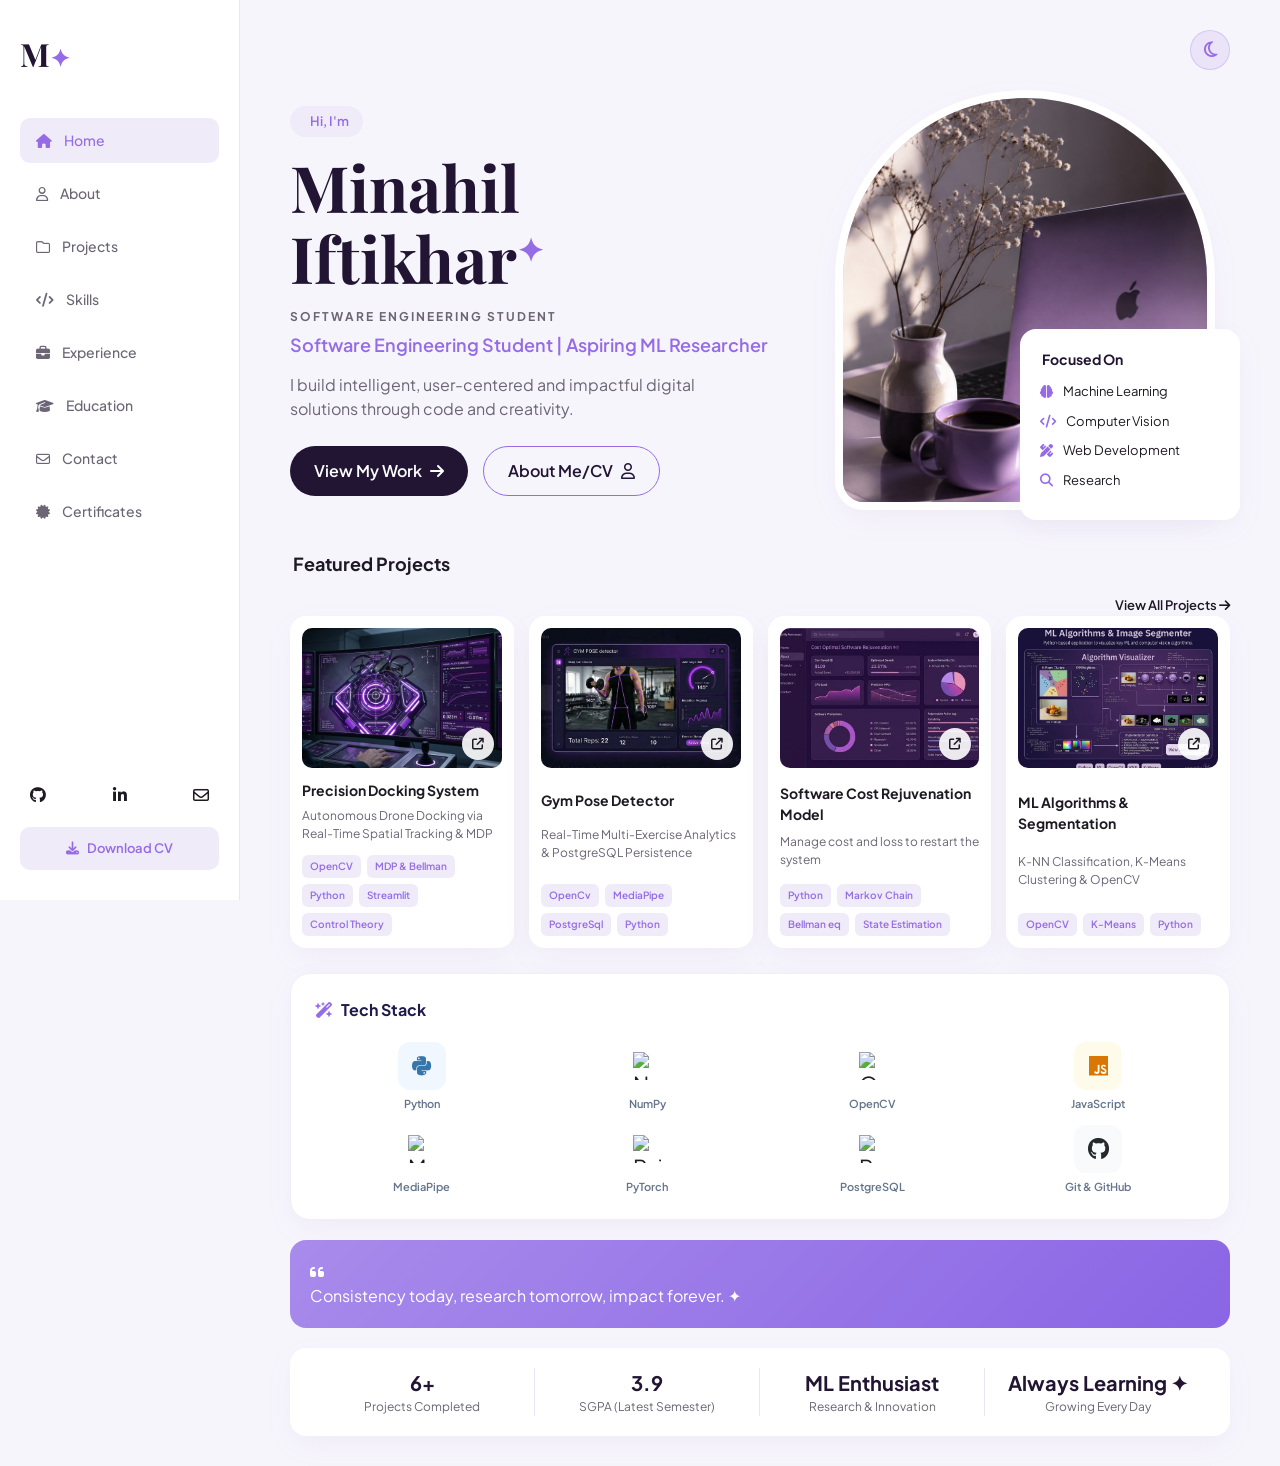
==== commit 7e39b5e5: "Update index.html" ====
--- a/index.html
+++ b/index.html
@@ -321,15 +321,16 @@
         <a href="#" class="popup-close">&times;</a>
         <h2><i class="fa-regular fa-folder"></i> Featured Projects</h2>
         <div class="popup-body">
-            <!-- Project 1 -->
+            
+<!-- Project 1: Precision Docking System -->
 <div class="project-mini-card" onclick="toggleProjectDetail(this)">
     <div class="project-header">
-        <h4>MountainVision AI</h4>
+        <h4>Vision-Guided Precision Docking System</h4>
         <span class="expand-icon">+</span>
     </div>
     <div class="project-details">
         <p>
-            Engineered a vision-driven decision framework utilizing Markov Decision Processes (MDP) and Bellman optimality equations for real-time risk assessment on mountainous curves. Combines PyTorch deep learning models with OpenCV streams and an interactive Streamlit analytics dashboard.
+            Engineered an autonomous drone docking control architecture using OpenCV spatial tracking and Markov Decision Processes (MDP) with Bellman dynamic programming. Effectively resolves real-time aerodynamic spatial drift, camera latency, and high-frequency control oscillations with an interactive Streamlit HUD dashboard.
         </p>
     </div>
 </div>
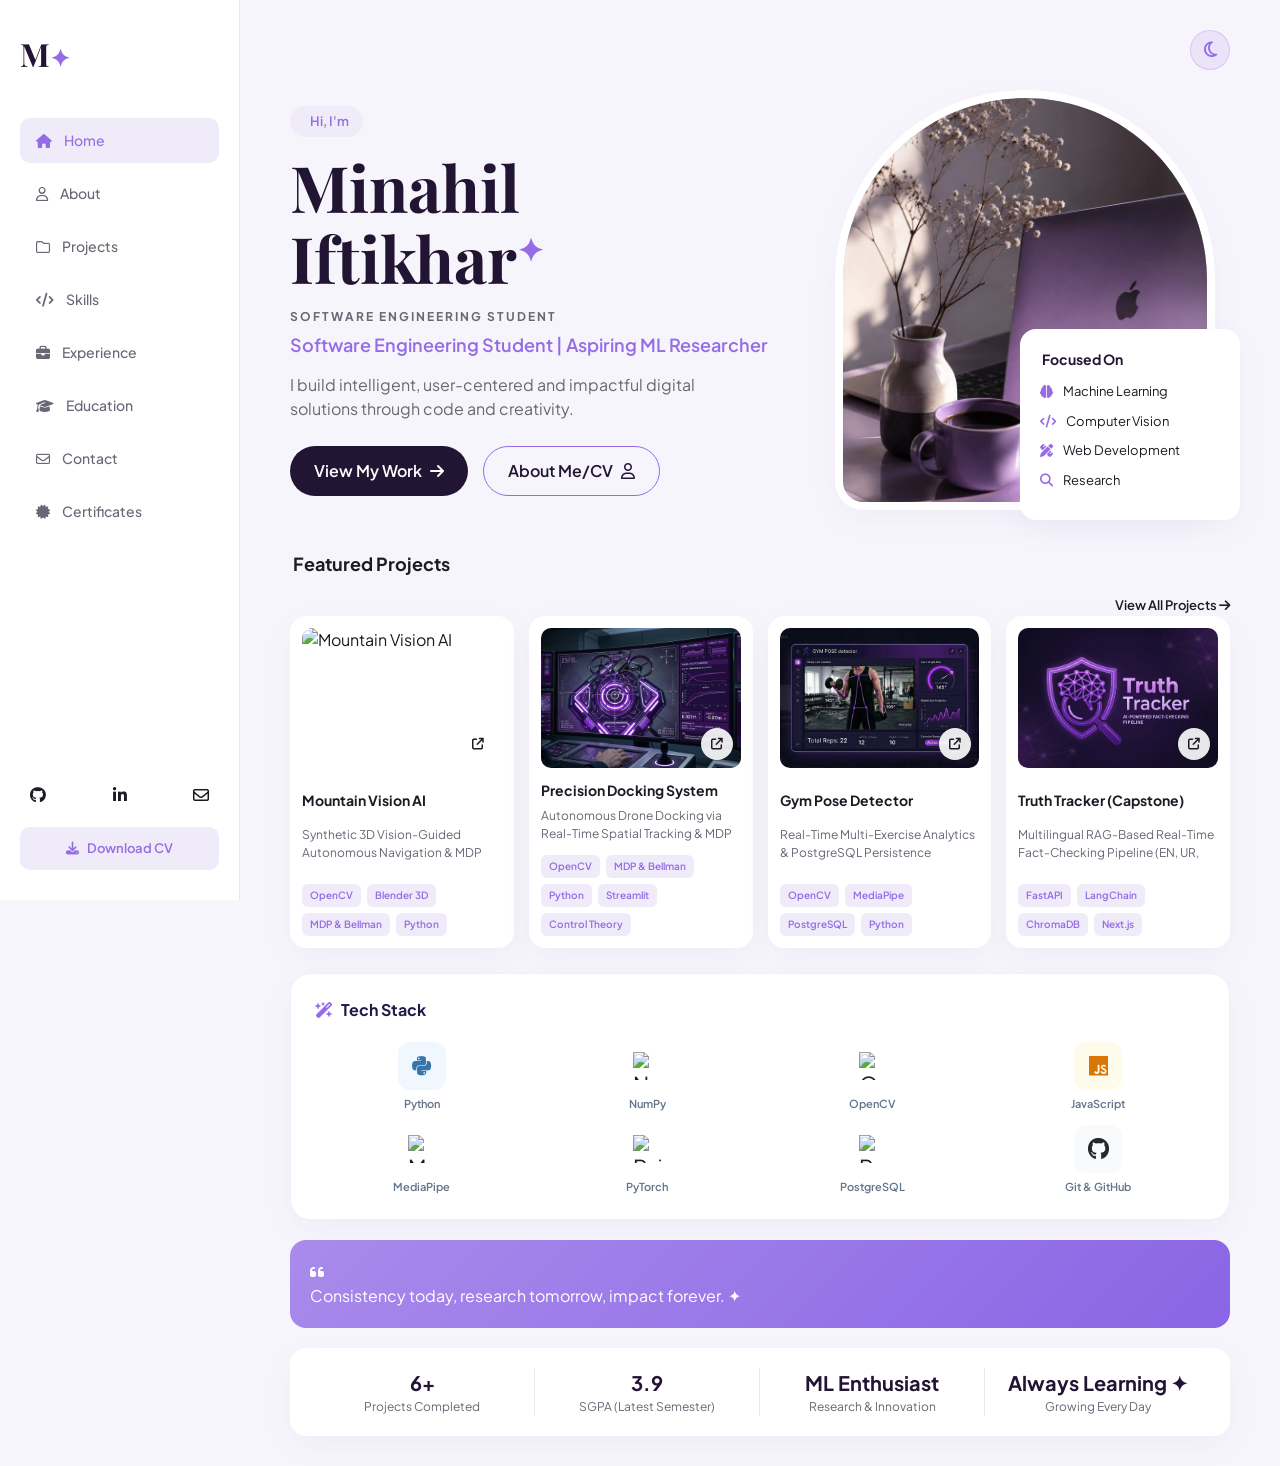
==== commit a28e324f: "Update fmt.Println message from 'Hello' to 'Goodbye'" ====
--- a/index.html
+++ b/index.html
@@ -4,7 +4,7 @@
     <meta charset="UTF-8">
     <meta name="viewport" content="width=device-width, initial-scale=1.0">
     <title>Minahil Iftikhar - Portfolio</title>
-  <link rel="icon" type="image/png" href="favicon1.png">
+    <link rel="icon" type="image/png" href="favicon1.png">
     <!-- Google Fonts & FontAwesome Icons -->
     <link href="https://fonts.googleapis.com/css2?family=Plus+Jakarta+Sans:wght@300;400;500;600;700&family=Playfair+Display:ital,wght@0,600;0,700;1,400&display=swap" rel="stylesheet">
     <link rel="stylesheet" href="https://cdnjs.cloudflare.com/ajax/libs/font-awesome/6.4.0/css/all.min.css">
@@ -18,36 +18,36 @@
             <div class="sidebar-top">
                 <div class="logo">M<span>✦</span></div>
                 <!-- Sidebar Navigation Links -->
-<nav class="nav-links">
-    <a href="#" class="nav-item active"><i class="fa-solid fa-house"></i> Home</a>
-    <a href="#about-popup" class="nav-item"><i class="fa-regular fa-user"></i> About</a>
-    <a href="#projects-popup" class="nav-item"><i class="fa-regular fa-folder"></i> Projects</a>
-    <a href="#skills-popup" class="nav-item"><i class="fa-solid fa-code"></i> Skills</a>
-    <a href="#experience-popup" class="nav-item"><i class="fa-solid fa-briefcase"></i> Experience</a>
-    <a href="#education-popup" class="nav-item"><i class="fa-solid fa-graduation-cap"></i> Education</a>
-    <a href="#contact-popup" class="nav-item"><i class="fa-regular fa-envelope"></i> Contact</a>
-    <a href="#certificates-popup" class="nav-item"><i class="fa-solid fa-certificate"></i> Certificates</a>
-</nav>
+                <nav class="nav-links">
+                    <a href="#" class="nav-item active"><i class="fa-solid fa-house"></i> Home</a>
+                    <a href="#about-popup" class="nav-item"><i class="fa-regular fa-user"></i> About</a>
+                    <a href="#projects-popup" class="nav-item"><i class="fa-regular fa-folder"></i> Projects</a>
+                    <a href="#skills-popup" class="nav-item"><i class="fa-solid fa-code"></i> Skills</a>
+                    <a href="#experience-popup" class="nav-item"><i class="fa-solid fa-briefcase"></i> Experience</a>
+                    <a href="#education-popup" class="nav-item"><i class="fa-solid fa-graduation-cap"></i> Education</a>
+                    <a href="#contact-popup" class="nav-item"><i class="fa-regular fa-envelope"></i> Contact</a>
+                    <a href="#certificates-popup" class="nav-item"><i class="fa-solid fa-certificate"></i> Certificates</a>
+                </nav>
             </div>
 
             <div class="sidebar-bottom">
-               <!-- Social Links Container -->
-<div class="social-links">
-    <!-- 1. GitHub Link -->
-    <a href="https://github.com/minahiliftikhar14" target="_blank" aria-label="GitHub">
-        <i class="fa-brands fa-github"></i>
-    </a>
-
-    <!-- 2. LinkedIn Link -->
-    <a href="https://www.linkedin.com/in/minahil-iftikhar-857306404" target="_blank" aria-label="LinkedIn">
-        <i class="fa-brands fa-linkedin-in"></i>
-    </a>
-
-    <!-- 4. Email Link (mailto: se direct email app khulegi) -->
-    <a href="mailto:minahiliftikhar530@gmail.com" aria-label="Email">
-        <i class="fa-regular fa-envelope"></i>
-    </a>
-</div>
+                <!-- Social Links Container -->
+                <div class="social-links">
+                    <!-- 1. GitHub Link -->
+                    <a href="https://github.com/minahiliftikhar14" target="_blank" aria-label="GitHub">
+                        <i class="fa-brands fa-github"></i>
+                    </a>
+
+                    <!-- 2. LinkedIn Link -->
+                    <a href="https://www.linkedin.com/in/minahil-iftikhar-857306404" target="_blank" aria-label="LinkedIn">
+                        <i class="fa-brands fa-linkedin-in"></i>
+                    </a>
+
+                    <!-- 3. Email Link -->
+                    <a href="mailto:minahiliftikhar530@gmail.com" aria-label="Email">
+                        <i class="fa-regular fa-envelope"></i>
+                    </a>
+                </div>
                 <a href="Minahil Iftikhar - Curriculum Vitae.pdf" class="btn-download"><i class="fa-solid fa-download"></i> Download CV</a>
             </div>
         </aside>
@@ -59,9 +59,10 @@
             <header class="top-header">
                 <div></div>
                 <div class="header-actions">
-                      <!-- Theme Toggle Button -->
-                     <button id="theme-toggle" class="theme-btn" aria-label="Toggle Theme">
-                     <i id="theme-icon" class="fa-regular fa-moon"></i></button>
+                    <!-- Theme Toggle Button -->
+                    <button id="theme-toggle" class="theme-btn" aria-label="Toggle Theme">
+                        <i id="theme-icon" class="fa-regular fa-moon"></i>
+                    </button>
                 </div>
             </header>
 
@@ -83,7 +84,6 @@
 
                 <div class="hero-visual">
                     <div class="arched-image-wrapper">
-                        <!-- Replace with your uploaded hero image -->
                         <img src="hero-image.jpg" alt="Minnahil Workspace" class="hero-img">
                     </div>
                     
@@ -92,574 +92,615 @@
                         <div class="card-title"><i class="fa-solid fa-sparkles"></i> Focused On</div>
                         <ul>
                             <li><i class="fa-solid fa-brain"></i> Machine Learning</li>
-                            <li><i class="fa-solid fa-code"></i>Computer Vision</li>
-                            <li><i class="fa-solid fa-pen-ruler"></i>Web Development</li>
-                            <li><i class="fa-solid fa-magnifying-glass"></i>Research</li>
+                            <li><i class="fa-solid fa-code"></i> Computer Vision</li>
+                            <li><i class="fa-solid fa-pen-ruler"></i> Web Development</li>
+                            <li><i class="fa-solid fa-magnifying-glass"></i> Research</li>
                         </ul>
                     </div>
                 </div>
             </section>
-<!-- Projects Section -->
-<div class="projects-wrapper" id="featured-projects">
-    <div class="section-header">
-        <h2><i class="fa-solid fa-sparkles icon-purple"></i> Featured Projects</h2>
+
+            <!-- Projects Section -->
+            <div class="projects-wrapper" id="featured-projects">
+                <div class="section-header">
+                    <h2><i class="fa-solid fa-sparkles icon-purple"></i> Featured Projects</h2>
+                </div>
+                <!-- View All Projects -->
+                <div style="text-align: right; margin-top: 15px;">
+                    <a href="projects.html" class="view-all">View All Projects <i class="fa-solid fa-arrow-right"></i></a>
+                </div>
+
+                <!-- 4 Cards in One Row -->
+                <div class="projects-grid">
+                    
+                    <!-- Project 1: Mountain Vision AI (Top Priority for IPCV) -->
+                    <div class="project-card">
+                        <div class="project-img-box">
+                            <img src="MoutainVisionAI.jpeg" alt="Mountain Vision AI">
+                            <a href="https://github.com/minahiliftikhar14/Mountain-Vision-Ai.git" class="external-link" target="_blank">
+                                <i class="fa-solid fa-arrow-up-right-from-square"></i>
+                            </a>
+                        </div>
+                        <h3>Mountain Vision AI</h3>
+                        <p>Synthetic 3D Vision-Guided Autonomous Navigation & MDP Bellman Controller</p>
+                        <div class="tags">
+                            <span>OpenCV</span>
+                            <span>Blender 3D</span>
+                            <span>MDP & Bellman</span>
+                            <span>Python</span>
+                        </div>
+                    </div>
+
+                    <!-- Project 2: Vision-Guided Precision Docking System -->
+                    <div class="project-card">
+                        <div class="project-img-box">
+                            <img src="DroneDocking.jpeg" alt="Vision-Guided Precision Docking System">
+                            <a href="https://github.com/minahiliftikhar14/vision-guided-precision-docking.git" class="external-link" target="_blank">
+                                <i class="fa-solid fa-arrow-up-right-from-square"></i>
+                            </a>
+                        </div>
+                        <h3>Precision Docking System</h3>
+                        <p>Autonomous Drone Docking via Real-Time Spatial Tracking & MDP Bellman Optimization Engine</p>
+                        <div class="tags">
+                            <span>OpenCV</span>
+                            <span>MDP & Bellman</span>
+                            <span>Python</span>
+                            <span>Streamlit</span>
+                            <span>Control Theory</span>
+                        </div>
+                    </div>      
+
+                    <!-- Project 3: Gym Pose Detector -->
+                    <div class="project-card">
+                        <div class="project-img-box">
+                            <img src="Gym-Pose-Detector.jpeg" alt="Gym Pose Detector">
+                            <a href="https://github.com/minahiliftikhar14/Gym-Pose-Detector-AutoSwitch" class="external-link" target="_blank">
+                                <i class="fa-solid fa-arrow-up-right-from-square"></i>
+                            </a>
+                        </div>
+                        <h3>Gym Pose Detector</h3>
+                        <p>Real-Time Multi-Exercise Analytics & PostgreSQL Persistence</p>
+                        <div class="tags">
+                            <span>OpenCV</span>
+                            <span>MediaPipe</span>
+                            <span>PostgreSQL</span>
+                            <span>Python</span>
+                        </div>
+                    </div>
+
+                    <!-- Project 4: Truth Tracker (Capstone Project) -->
+                    <div class="project-card">
+                        <div class="project-img-box">
+                            <img src="TruthTracker.jpeg" alt="Truth Tracker RAG Pipeline">
+                            <a href="https://github.com/minahiliftikhar14/Truth-Tracker-RAG.git" class="external-link" target="_blank">
+                                <i class="fa-solid fa-arrow-up-right-from-square"></i>
+                            </a>
+                        </div>
+                        <h3>Truth Tracker (Capstone)</h3>
+                        <p>Multilingual RAG-Based Real-Time Fact-Checking Pipeline (EN, UR, Roman UR)</p>
+                        <div class="tags">
+                            <span>FastAPI</span>
+                            <span>LangChain</span>
+                            <span>ChromaDB</span>
+                            <span>Next.js</span>
+                        </div>
+                    </div>
+
+                </div> <!-- /projects-grid end -->
+            </div> <!-- /projects-wrapper end -->
+
+            <!-- Right: Tech Stack, Quote & Stats -->
+            <div class="side-panel">
+                <!-- Tech Stack Card -->
+                <div class="tech-stack-card">
+                    <div class="tech-stack-header">
+                        <i class="fa-solid fa-wand-magic-sparkles icon-purple"></i>
+                        <h3>Tech Stack</h3>
+                    </div>
+                    
+                    <div class="tech-grid">
+                        <!-- Python -->
+                        <div class="tech-item python">
+                            <div class="icon-box">
+                                <i class="fa-brands fa-python"></i>
+                            </div>
+                            <span>Python</span>
+                        </div>
+
+                        <!-- NumPy -->
+                        <div class="tech-item numpy">
+                            <div class="icon-box">
+                                <img src="https://cdn.jsdelivr.net/gh/devicons/devicon/icons/numpy/numpy-original.svg" alt="NumPy" style="width: 28px; height: 28px;">
+                            </div>
+                            <span>NumPy</span>
+                        </div>
+
+                        <!-- OpenCV -->
+                        <div class="tech-item opencv">
+                            <div class="icon-box">
+                                <img src="https://cdn.jsdelivr.net/gh/devicons/devicon/icons/opencv/opencv-original.svg" alt="OpenCV" style="width: 28px; height: 28px;">
+                            </div>
+                            <span>OpenCV</span>
+                        </div>
+
+                        <!-- JavaScript -->
+                        <div class="tech-item js">
+                            <div class="icon-box">
+                                <i class="fa-brands fa-js"></i>
+                            </div>
+                            <span>JavaScript</span>
+                        </div>
+
+                        <!-- MediaPipe -->
+                        <div class="tech-item mediapipe">
+                            <div class="icon-box">
+                                <img src="https://cdn.jsdelivr.net/gh/devicons/devicon@latest/icons/google/google-original.svg" alt="MediaPipe" style="width: 28px; height: 28px;">
+                            </div>
+                            <span>MediaPipe</span>
+                        </div>
+
+                        <!-- PyTorch -->
+                        <div class="tech-item pytorch">
+                            <div class="icon-box">
+                                <img src="https://cdn.jsdelivr.net/gh/devicons/devicon/icons/pytorch/pytorch-original.svg" alt="PyTorch" style="width: 28px; height: 28px;">
+                            </div>
+                            <span>PyTorch</span>
+                        </div>
+
+                        <!-- PostgreSQL -->
+                        <div class="tech-item postgresql">
+                            <div class="icon-box">
+                                <img src="https://cdn.jsdelivr.net/gh/devicons/devicon/icons/postgresql/postgresql-original.svg" alt="PostgreSQL" style="width: 28px; height: 28px;">
+                            </div>
+                            <span>PostgreSQL</span>
+                        </div>
+
+                        <!-- Git & GitHub -->
+                        <div class="tech-item github">
+                            <div class="icon-box">
+                                <i class="fa-brands fa-github"></i>
+                            </div>
+                            <span>Git & GitHub</span>
+                        </div>
+                    </div>
+                </div>
+
+                <!-- Quote Banner -->
+                <div class="quote-card">
+                    <i class="fa-solid fa-quote-left quote-icon"></i>
+                    <p>Consistency today, research tomorrow, impact forever. ✦</p>
+                </div>
+
+                <!-- Bottom Stats Bar -->
+                <div class="stats-bar">
+                    <div class="stat-item">
+                        <h4>6+</h4>
+                        <p>Projects Completed</p>
+                    </div>
+                    <div class="stat-item">
+                        <h4>3.9</h4>
+                        <p>SGPA (Latest Semester)</p>
+                    </div>
+                    <div class="stat-item">
+                        <h4>ML Enthusiast</h4>
+                        <p>Research & Innovation</p>
+                    </div>
+                    <div class="stat-item">
+                        <h4>Always Learning ✦</h4>
+                        <p>Growing Every Day</p>
+                    </div>
+                </div>
+            </div> <!-- /side-panel end -->
+
+            <!-- ================= POPUPS CONTAINER ================= -->
+
+            <!-- 1. ABOUT POPUP -->
+            <div id="about-popup" class="popup-overlay">
+                <div class="popup-card">
+                    <a href="#" class="popup-close">&times;</a>
+                    <h2><i class="fa-regular fa-user"></i> About Me</h2>
+                    <div class="popup-body">
+                        <p class="lead-text">
+                            I am Minahil Iftikhar, a Software Engineering student at the University of Gujrat with a strong background in software design, algorithmic problem-solving, and applied AI.
+                        </p>
+                        <hr>
+                        <h3>Academic Journey & Project Portfolio</h3>
+                        <p>
+                            Having completed six semesters of my Software Engineering degree, my focus spans building intelligent real-time vision pipelines, mathematical modeling (Markov Decision Processes & Bellman Equations), Finite State Machines (FSM), and relational database architectures. My hands-on experience includes C++ logic, Java Swing GUI/DSA visualizers, responsive HTML/CSS web tools, Machine Learning image segmentation, and PostgreSQL database integration.
+                        </p>
+                        <p>
+                            My work bridges core software design principles with practical Computer Vision engineering—ranging from 3D joint landmark estimation and geometric vector analysis to building cost-optimal mathematical frameworks and full-stack interactive web dashboards.
+                        </p>
+                    </div>
+                </div>
+            </div>
+                        
+            <!-- 2. PROJECTS POPUP -->
+            <div id="projects-popup" class="popup-overlay">
+                <div class="popup-card">
+                    <a href="#" class="popup-close">&times;</a>
+                    <h2><i class="fa-regular fa-folder"></i> Featured Projects</h2>
+                    <div class="popup-body">
+                        
+                        <!-- Project 1: Mountain Vision AI -->
+                        <div class="project-mini-card" onclick="toggleProjectDetail(this)">
+                            <div class="project-header">
+                                <h4>Mountain Vision AI: Synthetic Vision-Guided Autonomous Navigation</h4>
+                                <span class="expand-icon">+</span>
+                            </div>
+                            <div class="project-details">
+                                <p>
+                                    Engineered a 1000m synthetic mountain road environment in Blender 3D for multimodal driver-POV RGB and trajectory data generation, paired with OpenCV road-curvature extraction and an MDP Bellman optimality controller for steering, velocity, and gear selection[cite: 5].
+                                </p>
+                            </div>
+                        </div>
+
+                        <!-- Project 2: Truth Tracker (Capstone) -->
+                        <div class="project-mini-card" onclick="toggleProjectDetail(this)">
+                            <div class="project-header">
+                                <h4>Truth Tracker: RAG-Based Real-Time Fact-Checking Pipeline</h4>
+                                <span class="expand-icon">+</span>
+                            </div>
+                            <div class="project-details">
+                                <p>
+                                    Approved capstone pipeline for real-time fact-checking across English, Urdu, and Roman Urdu using FastAPI, Deep-Translator, and dynamic evidence retrieval, combining HuggingFace embeddings in ChromaDB with LangChain and Groq (Llama-3-8B)[cite: 5].
+                                </p>
+                            </div>
+                        </div>
+
+                        <!-- Project 3: Precision Docking System -->
+                        <div class="project-mini-card" onclick="toggleProjectDetail(this)">
+                            <div class="project-header">
+                                <h4>Vision-Guided Precision Docking System</h4>
+                                <span class="expand-icon">+</span>
+                            </div>
+                            <div class="project-details">
+                                <p>
+                                    Engineered an autonomous drone docking control architecture using OpenCV spatial tracking and Markov Decision Processes (MDP) with Bellman dynamic programming. Effectively resolves real-time aerodynamic spatial drift, camera latency, and high-frequency control oscillations with an interactive Streamlit HUD dashboard.
+                                </p>
+                            </div>
+                        </div>
+
+                        <!-- Project 4 -->
+                        <div class="project-mini-card" onclick="toggleProjectDetail(this)">
+                            <div class="project-header">
+                                <h4>Gym Pose Detector & AutoSwitch</h4>
+                                <span class="expand-icon">+</span>
+                            </div>
+                            <div class="project-details">
+                                <p>
+                                    Developed a real-time computer vision system using MediaPipe and OpenCV featuring multi-exercise auto-switching and Finite State Machine (FSM) rep counting. Computes 3D joint angles using 2D arctangent vector geometry and logs workout sessions to a PostgreSQL database.
+                                </p>
+                            </div>
+                        </div>
+
+                        <!-- Project 5 -->
+                        <div class="project-mini-card" onclick="toggleProjectDetail(this)">
+                            <div class="project-header">
+                                <h4>Software Rejuvenation & Cost Estimation Model</h4>
+                                <span class="expand-icon">+</span>
+                            </div>
+                            <div class="project-details">
+                                <p>
+                                    Formulated a Markov-chain based mathematical framework utilizing Bellman equations to schedule optimal software rejuvenation times. Designed to minimize operational costs while preventing catastrophic system failure during continuous machine learning pipeline executions.
+                                </p>
+                            </div>
+                        </div>
+
+                        <!-- Project 6 -->
+                        <div class="project-mini-card" onclick="toggleProjectDetail(this)">
+                            <div class="project-header">
+                                <h4>ML Algorithms & Image Segmentation</h4>
+                                <span class="expand-icon">+</span>
+                            </div>
+                            <div class="project-details">
+                                <p>
+                                    Hands-on implementation of core machine learning fundamentals and computer vision concepts in Python. Focuses on predictive model formulation, array processing, and basic image segmentation techniques.
+                                </p>
+                            </div>
+                        </div>
+
+                        <!-- Project 7 -->
+                        <div class="project-mini-card" onclick="toggleProjectDetail(this)">
+                            <div class="project-header">
+                                <h4>Daily Fitness Log Interface</h4>
+                                <span class="expand-icon">+</span>
+                            </div>
+                            <div class="project-details">
+                                <p>
+                                    A clean, modern web-based log interface designed to track activity metrics and user workouts. Features responsive layouts built with HTML5 and CSS3, laying the foundational UI/UX structure for upcoming mobile application integration.
+                                </p>
+                            </div>
+                        </div>
+
+                        <!-- Project 8 -->
+                        <div class="project-mini-card" onclick="toggleProjectDetail(this)">
+                            <div class="project-header">
+                                <h4>DSA Visualizer</h4>
+                                <span class="expand-icon">+</span>
+                            </div>
+                            <div class="project-details">
+                                <p>
+                                    An interactive desktop visualizer built with Java Swing and AWT to render core Data Structures and Algorithms in real time. Enables step-by-step graphical execution of searching, sorting, and tree traversals for quick algorithmic analysis.
+                                </p>
+                            </div>
+                        </div>
+
+                        <!-- Project 9 -->
+                        <div class="project-mini-card" onclick="toggleProjectDetail(this)">
+                            <div class="project-header">
+                                <h4>Java Glassmorphism Login System</h4>
+                                <span class="expand-icon">+</span>
+                            </div>
+                            <div class="project-details">
+                                <p>
+                                    A modern desktop user authentication interface incorporating Object-Oriented Programming (OOP) principles in Java. Features custom Swing graphics styling to achieve a sleek glassmorphism aesthetic with secure state management.
+                                </p>
+                            </div>
+                        </div>
+
+                        <!-- Project 10 -->
+                        <div class="project-mini-card" onclick="toggleProjectDetail(this)">
+                            <div class="project-header">
+                                <h4>Rock Paper Scissors Game</h4>
+                                <span class="expand-icon">+</span>
+                            </div>
+                            <div class="project-details">
+                                <p>
+                                    A foundational C++ console game developed to implement core procedural logic, random state selection, and conditional control structures. Focuses on efficient execution speed and minimal resource allocation.
+                                </p>
+                            </div>
+                        </div>
+
+                        <!-- Project 11 -->
+                        <div class="project-mini-card" onclick="toggleProjectDetail(this)">
+                            <div class="project-header">
+                                <h4>Departmental Timetable Web App</h4>
+                                <span class="expand-icon">+</span>
+                            </div>
+                            <div class="project-details">
+                                <p>
+                                    A structured web application designed for academic scheduling during the Spring 2026 term. Provides a clean grid layout for real-time schedule tracking and quick course location lookup for students and faculty.
+                                </p>
+                            </div>
+                        </div>
+
+                    </div>
+                </div>
+            </div>
+
+            <!-- 3. SKILLS POPUP -->
+            <div id="skills-popup" class="popup-overlay">
+                <div class="popup-card">
+                    <a href="#" class="popup-close">&times;</a>
+                    <h2><i class="fa-solid fa-code"></i> Technical Skills</h2>
+                    <div class="popup-body">
+                        <h3>Languages & Frameworks</h3>
+                        <p>Python, C++, Java, JavaScript, HTML5/CSS3, PyTorch, Streamlit</p>
+                        
+                        <h3>Computer Vision & AI/ML</h3>
+                        <p>OpenCV, MediaPipe (Pose & Landmark Estimation), Image Segmentation (K-Means/K-NN), Vector Geometry & Trigonometry, Markov Decision Processes (MDP)</p>
+
+                        <h3>Core Domains & Databases</h3>
+                        <p>Data Structures & Algorithms, Object-Oriented Programming, Web Development, Finite State Machines (FSM), PostgreSQL / Database Architecture, Software Engineering Principles</p>
+                    </div>
+                </div>
+            </div>
+
+            <!-- 4. EXPERIENCE POPUP -->
+            <div id="experience-popup" class="popup-overlay">
+                <div class="popup-card">
+                    <a href="#" class="popup-close">&times;</a>
+                    <h2><i class="fa-solid fa-briefcase"></i> Experience & Academic Work</h2>
+                    <div class="popup-body">
+                        <h3>Academic Experience & Project Engineering</h3>
+                        <p><strong>Computer Vision & Applied AI Pipeline Engineering</strong></p>
+                        <p>Designed and deployed real-time human pose detection and automated state tracking systems using MediaPipe, OpenCV, and Finite State Machines (FSM), including persistent relational logging via PostgreSQL.</p>
+                        
+                        <p style="margin-top: 12px;"><strong>Research & Mathematical System Modeling</strong></p>
+                        <p>Formulated Markov Decision Process (MDP) models and Bellman optimality equations for cost-optimal software rejuvenation and vision-based autonomous decision frameworks in PyTorch and Streamlit.</p>
+                        
+                        <p style="margin-top: 12px;"><strong>Core Software Architecture & Full-Stack Systems</strong></p>
+                        <p>Built end-to-end desktop and web applications across six semesters, implementing Data Structures & Algorithms, Object-Oriented Design (Java/C++), and interactive GUI/UX layouts.</p>
+                    </div>
+                </div>
+            </div>
+
+            <!-- 5. EDUCATION POPUP -->
+            <div id="education-popup" class="popup-overlay">
+                <div class="popup-card">
+                    <a href="#" class="popup-close">&times;</a>
+                    <h2><i class="fa-solid fa-graduation-cap"></i> Academic Details</h2>
+                    <div class="popup-body">
+                        <div class="project-mini-card">
+                            <h4>BS Software Engineering</h4>
+                            <p><strong>University of Gujrat</strong> (Completed 6 Semesters)[cite: 5]</p>
+                            <p>Current CGPA: <strong>3.25</strong> | 6th Semester SGPA: <strong>3.9</strong>[cite: 5]</p>
+                        </div>
+                        <div class="project-mini-card">
+                            <h4>ICS (Intermediate in Computer Science)</h4>
+                            <p><strong>Rangers Public School, Mandi Bahauddin</strong></p>
+                            <p>Marks: <strong>938 / 1100</strong></p>
+                        </div>
+                        <div class="project-mini-card">
+                            <h4>Matriculation</h4>
+                            <p><strong>Al-Noor Public Secondary School, Mandi Bahauddin</strong></p>
+                            <p>Marks: <strong>884 / 1100</strong></p>
+                        </div>
+                    </div>
+                </div>
+            </div>
+
+            <!-- 6. CONTACT POPUP -->
+            <div id="contact-popup" class="popup-overlay">
+                <div class="popup-card">
+                    <a href="#" class="popup-close">&times;</a>
+                    <h2><i class="fa-regular fa-envelope"></i> Get In Touch</h2>
+                    <div class="popup-body">
+                        <p class="lead-text">I am always open to discussing new research opportunities, software engineering projects, or academic collaborations!</p>
+                        
+                        <div class="contact-grid">
+                            <!-- Location -->
+                            <div class="contact-item">
+                                <i class="fa-solid fa-location-dot contact-icon"></i>
+                                <div>
+                                    <strong>Location</strong>
+                                    <p>Pakistan[cite: 5]</p>
+                                </div>
+                            </div>
+
+                            <!-- Email -->
+                            <div class="contact-item">
+                                <i class="fa-regular fa-envelope contact-icon"></i>
+                                <div>
+                                    <strong>Email</strong>
+                                    <p><a href="mailto:minahil.iftikhr14@gmail.com">minahil.iftikhr14@gmail.com[cite: 5]</a></p>
+                                </div>
+                            </div>
+
+                            <!-- LinkedIn -->
+                            <div class="contact-item">
+                                <i class="fa-brands fa-linkedin-in contact-icon"></i>
+                                <div>
+                                    <strong>LinkedIn</strong>
+                                    <p><a href="https://www.linkedin.com/in/minahil-iftikhar-857306404" target="_blank">Connect on LinkedIn <i class="fa-solid fa-arrow-up-right-from-square" style="font-size: 0.75rem;"></i></a></p>
+                                </div>
+                            </div>
+
+                            <!-- GitHub -->
+                            <div class="contact-item">
+                                <i class="fa-brands fa-github contact-icon"></i>
+                                <div>
+                                    <strong>GitHub</strong>
+                                    <p><a href="https://github.com/minahiliftikhar14" target="_blank">View Repositories <i class="fa-solid fa-arrow-up-right-from-square" style="font-size: 0.75rem;"></i></a></p>
+                                </div>
+                            </div>
+                        </div>
+                    </div>
+                </div>
+            </div>
+
+            <!-- 7. CERTIFICATES POPUP -->
+            <div id="certificates-popup" class="popup-overlay">
+                <div class="popup-card">
+                    <a href="#" class="popup-close">&times;</a>
+                    <h2><i class="fa-solid fa-certificate"></i> Certifications & Learning</h2>
+                    <div class="popup-body">
+                         <!-- Certificate Item: Google The Nuts and Bolts of Machine Learning-->
+                        <div class="project-mini-card">
+                            <h4>The Nuts and Bolts of Machine Learning</h4>
+                            <p>Issued by: <strong>Google / Coursera</strong>[cite: 5]</p>
+                            <p>
+                                <a href="https://www.coursera.org/account/accomplishments/certificate/8195MPPB6CIA" 
+                                   target="_blank" 
+                                   style="color: #956CE6; font-weight: bold; text-decoration: underline;">
+                                    Verify Credential <i class="fa-solid fa-arrow-up-right-from-square"></i>
+                                </a>
+                            </p>
+                        </div>
+                        <!-- Certificate Item: Google AI Essentials -->
+                        <div class="project-mini-card">
+                            <h4>Google AI Fundamentals</h4>
+                            <p>Issued by: <strong>Google / Coursera</strong>[cite: 5]</p>
+                            <p>
+                                <a href="https://www.coursera.org/account/accomplishments/certificate/QHL263RPU5WZ" 
+                                   target="_blank" 
+                                   style="color: #956CE6; font-weight: bold; text-decoration: underline;">
+                                    Verify Credential <i class="fa-solid fa-arrow-up-right-from-square"></i>
+                                </a>
+                            </p>
+                        </div>
+                        <!-- Certificate Item 1 -->
+                        <div class="project-mini-card">
+                            <h4>Google Cyber Security / Coursera Specialization</h4>
+                            <p>Issued by: <strong>Google / Coursera</strong>[cite: 5]</p>
+                            <p>
+                                <a href="https://www.coursera.org/account/accomplishments/specialization/certificate/G35MRL6P6E2B" 
+                                   target="_blank" 
+                                   style="color: #956CE6; font-weight: bold; text-decoration: underline;">
+                                    Verify Credential <i class="fa-solid fa-arrow-up-right-from-square"></i>
+                                </a>
+                            </p>
+                        </div>
+                        <div class="project-mini-card">
+                            <h4>Google / Job Search With AI</h4>
+                            <p>Issued by: <strong>Google / Coursera</strong></p>
+                            <p>
+                                <a href="https://www.coursera.org/account/accomplishments/certificate/RXL51QX4BG8D" 
+                                   target="_blank" 
+                                   style="color: #956CE6; font-weight: bold; text-decoration: underline;">
+                                    Verify Credential <i class="fa-solid fa-arrow-up-right-from-square"></i>
+                                </a>
+                            </p>
+                        </div>
+                        <div class="project-mini-card">
+                            <h4>Google / Build Dynamic UI for Websites</h4>
+                            <p>Issued by: <strong>Google / Coursera</strong></p>
+                            <p>
+                                <a href="https://www.coursera.org/account/accomplishments/certificate/5TB5YM1CJBZL" 
+                                   target="_blank" 
+                                   style="color: #956CE6; font-weight: bold; text-decoration: underline;">
+                                    Verify Credential <i class="fa-solid fa-arrow-up-right-from-square"></i>
+                                </a>
+                            </p>
+                        </div>
+                        <div class="project-mini-card">
+                            <h4>Google / Google UX Design</h4>
+                            <p>Issued by: <strong>Google / Coursera</strong>[cite: 5]</p>
+                            <p>
+                                <a href="https://www.coursera.org/account/accomplishments/specialization/certificate/XSZ6174ZWD91" 
+                                   target="_blank" 
+                                   style="color: #956CE6; font-weight: bold; text-decoration: underline;">
+                                    Verify Credential <i class="fa-solid fa-arrow-up-right-from-square"></i>
+                                </a>
+                            </p>
+                        </div>
+                    </div>
+                </div>
+            </div>
+
+        </main>
     </div>
-     <!-- View All Projects at the End -->
-    <div style="text-align: right; margin-top: 15px;">
-        <a href="Projects.html" class="view-all">View All Projects <i class="fa-solid fa-arrow-right"></i></a>
-    </div>
-
-
-    <!-- 4 Cards in One Row -->
-    <div class="projects-grid">
-        
-       <!-- Project 1: Vision-Guided Precision Docking System -->
-<div class="project-card">
-    <div class="project-img-box">
-        <img src="DroneDocking.jpeg" alt="Vision-Guided Precision Docking System">
-        <a href="https://github.com/minahiliftikhar14/vision-guided-precision-docking.git" class="external-link" target="_blank">
-            <i class="fa-solid fa-arrow-up-right-from-square"></i>
-        </a>
-    </div>
-    <h3>Precision Docking System</h3>
-    <p>Autonomous Drone Docking via Real-Time Spatial Tracking & MDP Bellman Optimization Engine</p>
-    <div class="tags">
-        <span>OpenCV</span>
-        <span>MDP & Bellman</span>
-        <span>Python</span>
-        <span>Streamlit</span>
-        <span>Control Theory</span>
-    </div>
-</div>      
-
-        <!-- Project 2 -->
-        <div class="project-card">
-            <div class="project-img-box">
-                <img src="Gym-Pose-Detector.jpeg" alt="Daily Fitness Log">
-                <a href="https://github.com/minahiliftikhar14/Gym-Pose-Detector-AutoSwitch" class="external-link" target="_blank">
-                    <i class="fa-solid fa-arrow-up-right-from-square"></i>
-                </a>
-            </div>
-            <h3>Gym Pose Detector</h3>
-            <p>Real-Time Multi-Exercise Analytics & PostgreSQL Persistence</p>
-            <div class="tags">
-                <span>OpenCv</span>
-                <span>MediaPipe</span>
-                <span>PostgreSql</span>
-                <span>Python</span>
-            </div>
-        </div>
-
-        <!-- Project 3 -->
-        <div class="project-card">
-            <div class="project-img-box">
-                <img src="project1.jpg" alt="Software Cost Rejuvenation Model">
-                <a href="https://github.com/minahiliftikhar14/cost-optimal-software-rejuvenation" class="external-link" target="_blank">
-                    <i class="fa-solid fa-arrow-up-right-from-square"></i>
-                </a>
-            </div>
-            <h3>Software Cost Rejuvenation Model</h3>
-            <p>Manage cost and loss to restart the system</p>
-            <div class="tags">
-                <span>Python</span>
-                <span>Markov Chain</span>
-                <span>Bellman eq</span>
-                <span>State Estimation</span>
-            </div>
-        </div>
-
-        <!-- Project 4 -->
-        <div class="project-card">
-            <div class="project-img-box">
-                <img src="ml-segmentation-preview.jpg" alt="ML Algorithms and Image Segmentation">
-                <a href="https://github.com/minahiliftikhar14/ML-Algorithms-and-Image-Segmentation" class="external-link" target="_blank">
-                    <i class="fa-solid fa-arrow-up-right-from-square"></i>
-                </a>
-            </div>
-            <h3>ML Algorithms & Segmentation</h3>
-            <p>K-NN Classification, K-Means Clustering & OpenCV Segmentation</p>
-            <div class="tags">
-                <span>OpenCV</span>
-                <span>K-Means</span>
-                <span>Python</span>
-            </div>
-        </div>
-
-    </div> <!-- /projects-grid end -->
-</div> <!-- /projects-wrapper end -->
-            
-            
-
-           <!-- Right: Tech Stack, Quote & Stats -->
-<div class="side-panel">
-    <!-- Tech Stack Card -->
-    <div class="tech-stack-card">
-        <div class="tech-stack-header">
-            <i class="fa-solid fa-wand-magic-sparkles icon-purple"></i>
-            <h3>Tech Stack</h3>
-        </div>
-        
-        <div class="tech-grid">
-            <!-- Python -->
-            <div class="tech-item python">
-                <div class="icon-box">
-                    <i class="fa-brands fa-python"></i>
-                </div>
-                <span>Python</span>
-            </div>
-
-            <!-- NumPy -->
-            <div class="tech-item numpy">
-                <div class="icon-box">
-                    <img src="https://cdn.jsdelivr.net/gh/devicons/devicon/icons/numpy/numpy-original.svg" alt="NumPy" style="width: 28px; height: 28px;">
-                </div>
-                <span>NumPy</span>
-            </div>
-
-            <!-- OpenCV -->
-            <div class="tech-item opencv">
-                <div class="icon-box">
-                    <img src="https://cdn.jsdelivr.net/gh/devicons/devicon/icons/opencv/opencv-original.svg" alt="OpenCV" style="width: 28px; height: 28px;">
-                </div>
-                <span>OpenCV</span>
-            </div>
-
-            <!-- JavaScript -->
-            <div class="tech-item js">
-                <div class="icon-box">
-                    <i class="fa-brands fa-js"></i>
-                </div>
-                <span>JavaScript</span>
-            </div>
-
-            <!-- MediaPipe -->
-            <div class="tech-item mediapipe">
-                <div class="icon-box">
-                    <img src="https://cdn.jsdelivr.net/gh/devicons/devicon@latest/icons/google/google-original.svg" alt="MediaPipe" style="width: 28px; height: 28px;">
-                </div>
-                <span>MediaPipe</span>
-            </div>
-
-            <!-- PyTorch -->
-            <div class="tech-item pytorch">
-                <div class="icon-box">
-                    <img src="https://cdn.jsdelivr.net/gh/devicons/devicon/icons/pytorch/pytorch-original.svg" alt="PyTorch" style="width: 28px; height: 28px;">
-                </div>
-                <span>PyTorch</span>
-            </div>
-
-            <!-- PostgreSQL -->
-            <div class="tech-item postgresql">
-                <div class="icon-box">
-                    <img src="https://cdn.jsdelivr.net/gh/devicons/devicon/icons/postgresql/postgresql-original.svg" alt="PostgreSQL" style="width: 28px; height: 28px;">
-                </div>
-                <span>PostgreSQL</span>
-            </div>
-
-            <!-- Git & GitHub -->
-            <div class="tech-item github">
-                <div class="icon-box">
-                    <i class="fa-brands fa-github"></i>
-                </div>
-                <span>Git & GitHub</span>
-            </div>
-        </div>
-    </div>
-
-    <!-- Quote Banner -->
-    <div class="quote-card">
-        <i class="fa-solid fa-quote-left quote-icon"></i>
-        <p>Consistency today, research tomorrow, impact forever. ✦</p>
-    </div>
-
-    <!-- Bottom Stats Bar (Abb Side-Panel Ke Andar Hai) -->
-    <div class="stats-bar">
-        <div class="stat-item">
-            <h4>6+</h4>
-            <p>Projects Completed</p>
-        </div>
-        <div class="stat-item">
-            <h4>3.9</h4>
-            <p>SGPA (Latest Semester)</p>
-        </div>
-        <div class="stat-item">
-            <h4>ML Enthusiast</h4>
-            <p>Research & Innovation</p>
-        </div>
-        <div class="stat-item">
-            <h4>Always Learning ✦</h4>
-            <p>Growing Every Day</p>
-        </div>
-    </div>
-</div> <!-- /side-panel end -->
-<!-- ================= POPUPS CONTAINER ================= -->
-
-<!-- 1. ABOUT POPUP -->
-<div id="about-popup" class="popup-overlay">
-    <div class="popup-card">
-        <a href="#" class="popup-close">&times;</a>
-        <h2><i class="fa-regular fa-user"></i> About Me</h2>
-        <div class="popup-body">
-            <p class="lead-text">
-                I am Minahil Iftikhar, a Software Engineering student at the University of Gujrat with a strong background in software design, algorithmic problem-solving, and applied AI.
-            </p>
-            <hr>
-            <h3>Academic Journey & Project Portfolio</h3>
-            <p>
-                Having completed six semesters of my Software Engineering degree, my focus spans building intelligent real-time vision pipelines, mathematical modeling (Markov Decision Processes & Bellman Equations), Finite State Machines (FSM), and relational database architectures. My hands-on experience includes C++ logic, Java Swing GUI/DSA visualizers, responsive HTML/CSS web tools, Machine Learning image segmentation, and PostgreSQL database integration.
-            </p>
-            <p>
-                My work bridges core software design principles with practical Computer Vision engineering—ranging from 3D joint landmark estimation and geometric vector analysis to building cost-optimal mathematical frameworks and full-stack interactive web dashboards.
-            </p>
-        </div>
-    </div>
-</div>
-            
-<!-- 2. PROJECTS POPUP -->
-<div id="projects-popup" class="popup-overlay">
-    <div class="popup-card">
-        <a href="#" class="popup-close">&times;</a>
-        <h2><i class="fa-regular fa-folder"></i> Featured Projects</h2>
-        <div class="popup-body">
-            
-<!-- Project 1: Precision Docking System -->
-<div class="project-mini-card" onclick="toggleProjectDetail(this)">
-    <div class="project-header">
-        <h4>Vision-Guided Precision Docking System</h4>
-        <span class="expand-icon">+</span>
-    </div>
-    <div class="project-details">
-        <p>
-            Engineered an autonomous drone docking control architecture using OpenCV spatial tracking and Markov Decision Processes (MDP) with Bellman dynamic programming. Effectively resolves real-time aerodynamic spatial drift, camera latency, and high-frequency control oscillations with an interactive Streamlit HUD dashboard.
-        </p>
-    </div>
-</div>
-            <!-- Project 2 -->
-<div class="project-mini-card" onclick="toggleProjectDetail(this)">
-    <div class="project-header">
-        <h4>Gym Pose Detector & AutoSwitch</h4>
-        <span class="expand-icon">+</span>
-    </div>
-    <div class="project-details">
-        <p>
-            Developed a real-time computer vision system using MediaPipe and OpenCV featuring multi-exercise auto-switching and Finite State Machine (FSM) rep counting. Computes 3D joint angles using 2D arctangent vector geometry and logs workout sessions to a PostgreSQL database.
-        </p>
-    </div>
-</div>
-            <!-- Project 3 -->
-            <div class="project-mini-card" onclick="toggleProjectDetail(this)">
-                <div class="project-header">
-                    <h4>Software Rejuvenation & Cost Estimation Model</h4>
-                    <span class="expand-icon">+</span>
-                </div>
-                <div class="project-details">
-                    <p>
-                        Formulated a Markov-chain based mathematical framework utilizing Bellman equations to schedule optimal software rejuvenation times. Designed to minimize operational costs while preventing catastrophic system failure during continuous machine learning pipeline executions.
-                    </p>
-                </div>
-            </div>
-  <!-- Project 4 -->
-            <div class="project-mini-card" onclick="toggleProjectDetail(this)">
-                <div class="project-header">
-                    <h4>ML Algorithms & Image Segmentation</h4>
-                    <span class="expand-icon">+</span>
-                </div>
-                <div class="project-details">
-                    <p>
-                        Hands-on implementation of core machine learning fundamentals and computer vision concepts in Python. Focuses on predictive model formulation, array processing, and basic image segmentation techniques.
-                    </p>
-                </div>
-            </div>
-            <!-- Project 5 -->
-            <div class="project-mini-card" onclick="toggleProjectDetail(this)">
-                <div class="project-header">
-                    <h4>Daily Fitness Log Interface</h4>
-                    <span class="expand-icon">+</span>
-                </div>
-                <div class="project-details">
-                    <p>
-                        A clean, modern web-based log interface designed to track activity metrics and user workouts. Features responsive layouts built with HTML5 and CSS3, laying the foundational UI/UX structure for upcoming mobile application integration.
-                    </p>
-                </div>
-            </div>
-
-            <!-- Project 6 -->
-            <div class="project-mini-card" onclick="toggleProjectDetail(this)">
-                <div class="project-header">
-                    <h4>DSA Visualizer</h4>
-                    <span class="expand-icon">+</span>
-                </div>
-                <div class="project-details">
-                    <p>
-                        An interactive desktop visualizer built with Java Swing and AWT to render core Data Structures and Algorithms in real time. Enables step-by-step graphical execution of searching, sorting, and tree traversals for quick algorithmic analysis.
-                    </p>
-                </div>
-            </div>
-
-            <!-- Project 7 -->
-            <div class="project-mini-card" onclick="toggleProjectDetail(this)">
-                <div class="project-header">
-                    <h4>Java Glassmorphism Login System</h4>
-                    <span class="expand-icon">+</span>
-                </div>
-                <div class="project-details">
-                    <p>
-                        A modern desktop user authentication interface incorporating Object-Oriented Programming (OOP) principles in Java. Features custom Swing graphics styling to achieve a sleek glassmorphism aesthetic with secure state management.
-                    </p>
-                </div>
-            </div>
-
-            <!-- Project 8 -->
-            <div class="project-mini-card" onclick="toggleProjectDetail(this)">
-                <div class="project-header">
-                    <h4>Rock Paper Scissors Game</h4>
-                    <span class="expand-icon">+</span>
-                </div>
-                <div class="project-details">
-                    <p>
-                        A foundational C++ console game developed to implement core procedural logic, random state selection, and conditional control structures. Focuses on efficient execution speed and minimal resource allocation.
-                    </p>
-                </div>
-            </div>
-
-
-            <!-- Project 9 -->
-            <div class="project-mini-card" onclick="toggleProjectDetail(this)">
-                <div class="project-header">
-                    <h4>Departmental Timetable Web App</h4>
-                    <span class="expand-icon">+</span>
-                </div>
-                <div class="project-details">
-                    <p>
-                        A structured web application designed for academic scheduling during the Spring 2026 term. Provides a clean grid layout for real-time schedule tracking and quick course location lookup for students and faculty.
-                    </p>
-                </div>
-            </div>
-
-        </div>
-    </div>
-</div>
-
-<!-- 3. SKILLS POPUP -->
-<div id="skills-popup" class="popup-overlay">
-    <div class="popup-card">
-        <a href="#" class="popup-close">&times;</a>
-        <h2><i class="fa-solid fa-code"></i> Technical Skills</h2>
-        <div class="popup-body">
-            <h3>Languages & Frameworks</h3>
-            <p>Python, C++, Java, JavaScript, HTML5/CSS3, PyTorch, Streamlit</p>
-            
-            <h3>Computer Vision & AI/ML</h3>
-            <p>OpenCV, MediaPipe (Pose & Landmark Estimation), Image Segmentation (K-Means/K-NN), Vector Geometry & Trigonometry, Markov Decision Processes (MDP)</p>
-
-            <h3>Core Domains & Databases</h3>
-            <p>Data Structures & Algorithms, Object-Oriented Programming, Web Development,Finite State Machines (FSM), PostgreSQL / Database Architecture, Software Engineering Principles</p>
-        </div>
-    </div>
-</div>
-
-<!-- 4. EXPERIENCE POPUP -->
-<div id="experience-popup" class="popup-overlay">
-    <div class="popup-card">
-        <a href="#" class="popup-close">&times;</a>
-        <h2><i class="fa-solid fa-briefcase"></i> Experience & Academic Work</h2>
-        <div class="popup-body">
-            <h3>Academic Experience & Project Engineering</h3>
-            <p><strong>Computer Vision & Applied AI Pipeline Engineering</strong></p>
-            <p>Designed and deployed real-time human pose detection and automated state tracking systems using MediaPipe, OpenCV, and Finite State Machines (FSM), including persistent relational logging via PostgreSQL.</p>
-            
-            <p style="margin-top: 12px;"><strong>Research & Mathematical System Modeling</strong></p>
-            <p>Formulated Markov Decision Process (MDP) models and Bellman optimality equations for cost-optimal software rejuvenation and vision-based autonomous decision frameworks in PyTorch and Streamlit.</p>
-            
-            <p style="margin-top: 12px;"><strong>Core Software Architecture & Full-Stack Systems</strong></p>
-            <p>Built end-to-end desktop and web applications across six semesters, implementing Data Structures & Algorithms, Object-Oriented Design (Java/C++), and interactive GUI/UX layouts.</p>
-        </div>
-    </div>
-</div>
-
-<!-- 5. EDUCATION POPUP -->
-<div id="education-popup" class="popup-overlay">
-    <div class="popup-card">
-        <a href="#" class="popup-close">&times;</a>
-        <h2><i class="fa-solid fa-graduation-cap"></i> Academic Details</h2>
-        <div class="popup-body">
-            <div class="project-mini-card">
-                <h4>BS Software Engineering</h4>
-                <p><strong>University of Gujrat</strong> (Completed 6 Semesters)</p>
-                <p>Current CGPA: <strong>3.25</strong> | 6th Semester SGPA: <strong>3.9</strong></p>
-            </div>
-            <div class="project-mini-card">
-                <h4>ICS (Intermediate in Computer Science)</h4>
-                <p><strong>Rangers Public School, Mandi Bahauddin</strong></p>
-                <p>Marks: <strong>938 / 1100</strong></p>
-            </div>
-            <div class="project-mini-card">
-                <h4>Matriculation</h4>
-                <p><strong>Al-Noor Public Secondary School, Mandi Bahauddin</strong></p>
-                <p>Marks: <strong>884 / 1100</strong></p>
-            </div>
-        </div>
-    </div>
-</div>
-
-<!-- 6. CONTACT POPUP -->
-<div id="contact-popup" class="popup-overlay">
-    <div class="popup-card">
-        <a href="#" class="popup-close">&times;</a>
-        <h2><i class="fa-regular fa-envelope"></i> Get In Touch</h2>
-        <div class="popup-body">
-            <p class="lead-text">I am always open to discussing new research opportunities, software engineering projects, or academic collaborations!</p>
-            
-            <div class="contact-grid">
-                <!-- Location -->
-                <div class="contact-item">
-                    <i class="fa-solid fa-location-dot contact-icon"></i>
-                    <div>
-                        <strong>Location</strong>
-                        <p>Pakistan</p>
-                    </div>
-                </div>
-
-                <!-- Email -->
-                <div class="contact-item">
-                    <i class="fa-regular fa-envelope contact-icon"></i>
-                    <div>
-                        <strong>Email</strong>
-                        <p><a href="mailto:minahiliftikhar14@gmail.com">minahiliftikhar530@gmail.com</a></p>
-                    </div>
-                </div>
-
-                <!-- LinkedIn -->
-                <div class="contact-item">
-                    <i class="fa-brands fa-linkedin-in contact-icon"></i>
-                    <div>
-                        <strong>LinkedIn</strong>
-                        <p><a href="www.linkedin.com/in/minahil-iftikhar-857306404" target="_blank">Connect on LinkedIn <i class="fa-solid fa-arrow-up-right-from-square" style="font-size: 0.75rem;"></i></a></p>
-                    </div>
-                </div>
-
-                <!-- GitHub -->
-                <div class="contact-item">
-                    <i class="fa-brands fa-github contact-icon"></i>
-                    <div>
-                        <strong>GitHub</strong>
-                        <p><a href="https://github.com/minahiliftikhar14" target="_blank">View Repositories <i class="fa-solid fa-arrow-up-right-from-square" style="font-size: 0.75rem;"></i></a></p>
-                    </div>
-                </div>
-            </div>
-        </div>
-    </div>
-</div>
-<!-- 7. CERTIFICATES POPUP -->
-<div id="certificates-popup" class="popup-overlay">
-    <div class="popup-card">
-        <a href="#" class="popup-close">&times;</a>
-        <h2><i class="fa-solid fa-certificate"></i> Certifications & Learning</h2>
-        <div class="popup-body">
-            <!-- Certificate Item: Google AI Essentials -->
-<div class="project-mini-card">
-    <h4>Google AI Fundamentals</h4>
-    <p>Issued by: <strong>Google / Coursera</strong></p>
-    <p>
-        <a href="https://www.coursera.org/account/accomplishments/certificate/QHL263RPU5WZ" 
-           target="_blank" 
-           style="color: #956CE6; font-weight: bold; text-decoration: underline;">
-            Verify Credential <i class="fa-solid fa-arrow-up-right-from-square"></i>
-        </a>
-    </p>
-</div>
-            <!-- Certificate Item 1 -->
-            <div class="project-mini-card">
-                <h4>Google Cyber Security / Coursera Specialization / </h4>
-                <p>Issued by: <strong>Google / Coursera</strong></p>
-                <p>
-                    <a href="https://www.coursera.org/account/accomplishments/specialization/certificate/G35MRL6P6E2B" 
-                       target="_blank" 
-                       style="color: #956CE6; font-weight: bold; text-decoration: underline;">
-                        Verify Credential <i class="fa-solid fa-arrow-up-right-from-square"></i>
-                    </a>
-                </p>
-            </div>
-     <div class="project-mini-card">
-                <h4>Google / Job Search With AI </h4>
-                <p>Issued by: <strong>Google / Coursera</strong></p>
-                <p>
-                    <a href="https://www.coursera.org/account/accomplishments/certificate/RXL51QX4BG8D" 
-                       target="_blank" 
-                       style="color: #956CE6; font-weight: bold; text-decoration: underline;">
-                        Verify Credential <i class="fa-solid fa-arrow-up-right-from-square"></i>
-                    </a>
-                </p>
-            </div>
-              <div class="project-mini-card">
-                <h4>Google / Build Dynamic UI for Websites</h4>
-                <p>Issued by: <strong>Google / Coursera</strong></p>
-                <p>
-                    <a href="https://www.coursera.org/account/accomplishments/certificate/5TB5YM1CJBZL" 
-                       target="_blank" 
-                       style="color: #956CE6; font-weight: bold; text-decoration: underline;">
-                        Verify Credential <i class="fa-solid fa-arrow-up-right-from-square"></i>
-                    </a>
-                </p>
-            </div>
-             <div class="project-mini-card">
-                <h4>Google / Google UX Design </h4>
-                <p>Issued by: <strong>Google / Coursera</strong></p>
-                <p>
-                    <a href="https://www.coursera.org/account/accomplishments/specialization/certificate/XSZ6174ZWD91" 
-                       target="_blank" 
-                       style="color: #956CE6; font-weight: bold; text-decoration: underline;">
-                        Verify Credential <i class="fa-solid fa-arrow-up-right-from-square"></i>
-                    </a>
-                </p>
-            </div>
-            </div>
-        </div>
-    </div>
-</div>
-
-<!-- SCRIPT TAG CONTAINER (FAIL-SAFE & ROBUST) -->
-<script>
-    document.addEventListener('DOMContentLoaded', () => {
-        const themeToggleBtn = document.getElementById('theme-toggle');
-        const themeIcon = document.getElementById('theme-icon');
-
-        if (!themeToggleBtn || !themeIcon) return;
-
-        // 1. Initial State Check from LocalStorage
-        const savedTheme = localStorage.getItem('theme');
-        if (savedTheme === 'dark') {
-            document.body.classList.add('dark-theme');
-            themeIcon.className = 'fa-solid fa-sun'; // Full class replacement to avoid invisible icon bugs
-        } else {
-            document.body.classList.remove('dark-theme');
-            themeIcon.className = 'fa-regular fa-moon';
+
+    <!-- SCRIPT TAG CONTAINER (FAIL-SAFE & ROBUST) -->
+    <script>
+        document.addEventListener('DOMContentLoaded', () => {
+            const themeToggleBtn = document.getElementById('theme-toggle');
+            const themeIcon = document.getElementById('theme-icon');
+
+            if (!themeToggleBtn || !themeIcon) return;
+
+            // 1. Initial State Check from LocalStorage
+            const savedTheme = localStorage.getItem('theme');
+            if (savedTheme === 'dark') {
+                document.body.classList.add('dark-theme');
+                themeIcon.className = 'fa-solid fa-sun';
+            } else {
+                document.body.classList.remove('dark-theme');
+                themeIcon.className = 'fa-regular fa-moon';
+            }
+
+            // 2. Click Event Listener
+            themeToggleBtn.addEventListener('click', (e) => {
+                e.preventDefault();
+                document.body.classList.toggle('dark-theme');
+                
+                const isDark = document.body.classList.contains('dark-theme');
+
+                if (isDark) {
+                    themeIcon.className = 'fa-solid fa-sun';
+                    localStorage.setItem('theme', 'dark');
+                } else {
+                    themeIcon.className = 'fa-regular fa-moon';
+                    localStorage.setItem('theme', 'light');
+                }
+            });
+        });
+
+        // Toggle function for expandable projects
+        function toggleProjectDetail(card) {
+            card.classList.toggle('active');
         }
-
-        // 2. Click Event Listener
-        themeToggleBtn.addEventListener('click', (e) => {
-            e.preventDefault();
-            document.body.classList.toggle('dark-theme');
-            
-            const isDark = document.body.classList.contains('dark-theme');
-
-            if (isDark) {
-                themeIcon.className = 'fa-solid fa-sun';
-                localStorage.setItem('theme', 'dark');
-            } else {
-                themeIcon.className = 'fa-regular fa-moon';
-                localStorage.setItem('theme', 'light');
-            }
-        });
-    });
-
-    // Toggle function for expandable projects
-    function toggleProjectDetail(card) {
-        card.classList.toggle('active');
-    }
-</script>
+    </script>
 </body>
 </html>
-</script>
-</body>
-</html>
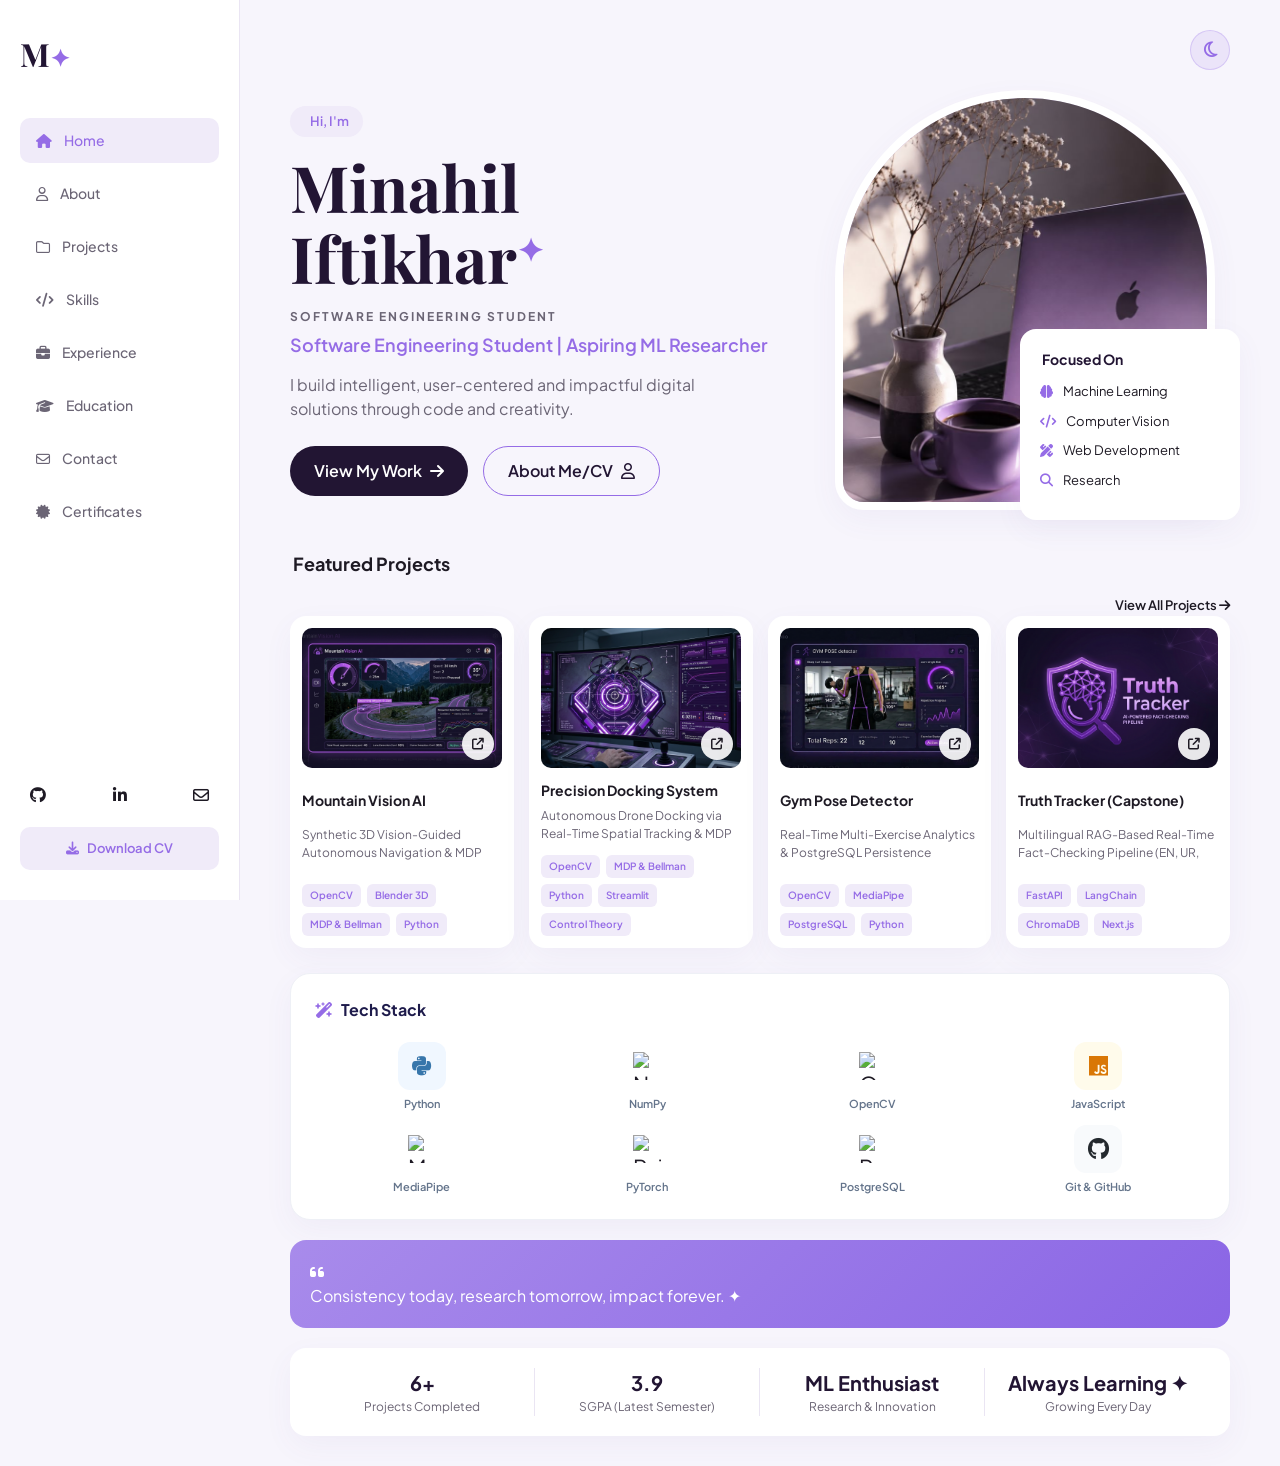
==== commit 6032b5ff: "Update index.html" ====
--- a/index.html
+++ b/index.html
@@ -116,7 +116,7 @@
                     <!-- Project 1: Mountain Vision AI (Top Priority for IPCV) -->
                     <div class="project-card">
                         <div class="project-img-box">
-                            <img src="MoutainVisionAI.jpeg" alt="Mountain Vision AI">
+                            <img src="MoutainVision.jpeg" alt="Mountain Vision AI">
                             <a href="https://github.com/minahiliftikhar14/Mountain-Vision-Ai.git" class="external-link" target="_blank">
                                 <i class="fa-solid fa-arrow-up-right-from-square"></i>
                             </a>
